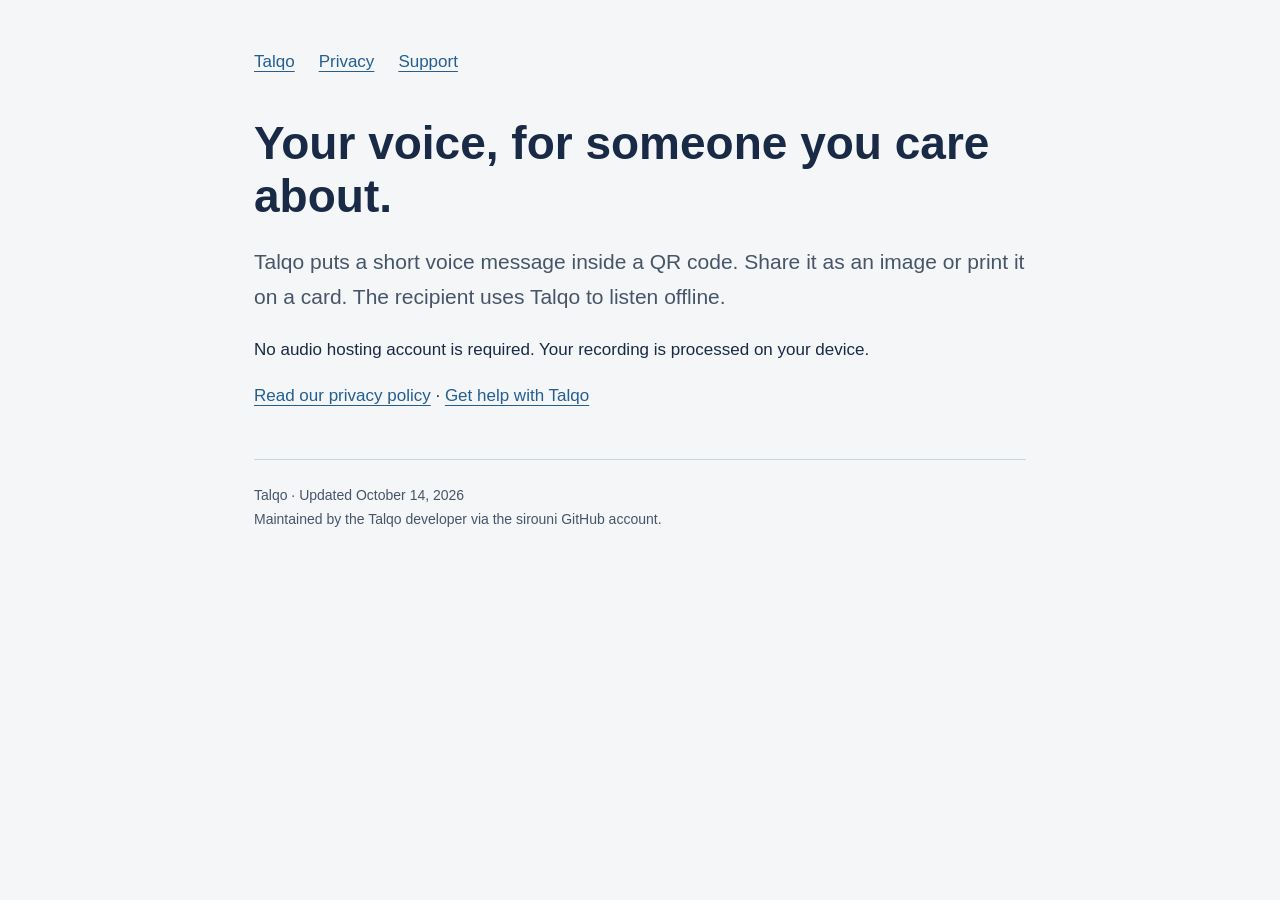
==== index.html @ 0ab5e93f "Publish Talqo privacy and support pages" ====
<!doctype html><html lang="en"><head><meta charset="utf-8"><meta name="viewport" content="width=device-width,initial-scale=1"><meta name="description" content="Talqo voice QR app: privacy information and support."><title>Privacy & Support · Talqo</title><link rel="stylesheet" href="style.css"></head><body><main><nav aria-label="Main navigation"><a href="index.html">Talqo</a><a href="privacy.html">Privacy</a><a href="support.html">Support</a></nav><h1>Your voice, for someone you care about.</h1><p class="intro">Talqo puts a short voice message inside a QR code. Share it as an image or print it on a card. The recipient uses Talqo to listen offline.</p><p>No audio hosting account is required. Your recording is processed on your device.</p><p><a href="privacy.html">Read our privacy policy</a> · <a href="support.html">Get help with Talqo</a></p><footer>Talqo · Updated October 14, 2026<br>Maintained by the Talqo developer via the sirouni GitHub account.</footer></main></body></html>
---- style.css ----
*{box-sizing:border-box}body{margin:0;background:#f4f6f8;color:#182a45;font:17px/1.7 -apple-system,BlinkMacSystemFont,"Segoe UI",sans-serif}main{max-width:820px;margin:auto;padding:48px 24px 72px}nav{display:flex;gap:24px;flex-wrap:wrap;margin-bottom:40px}a{color:#245f91;text-underline-offset:4px}a:focus-visible{outline:3px solid #245f91;outline-offset:5px}h1{font-size:clamp(32px,6vw,46px);line-height:1.15;margin:0 0 20px}h2{font-size:23px;line-height:1.3;margin-top:36px}.intro{font-size:21px;color:#475569}.note{background:#e5ecf2;border-radius:12px;padding:20px}footer{margin-top:48px;border-top:1px solid #cbd5e1;padding-top:24px;font-size:14px;color:#475569}li{margin:8px 0}
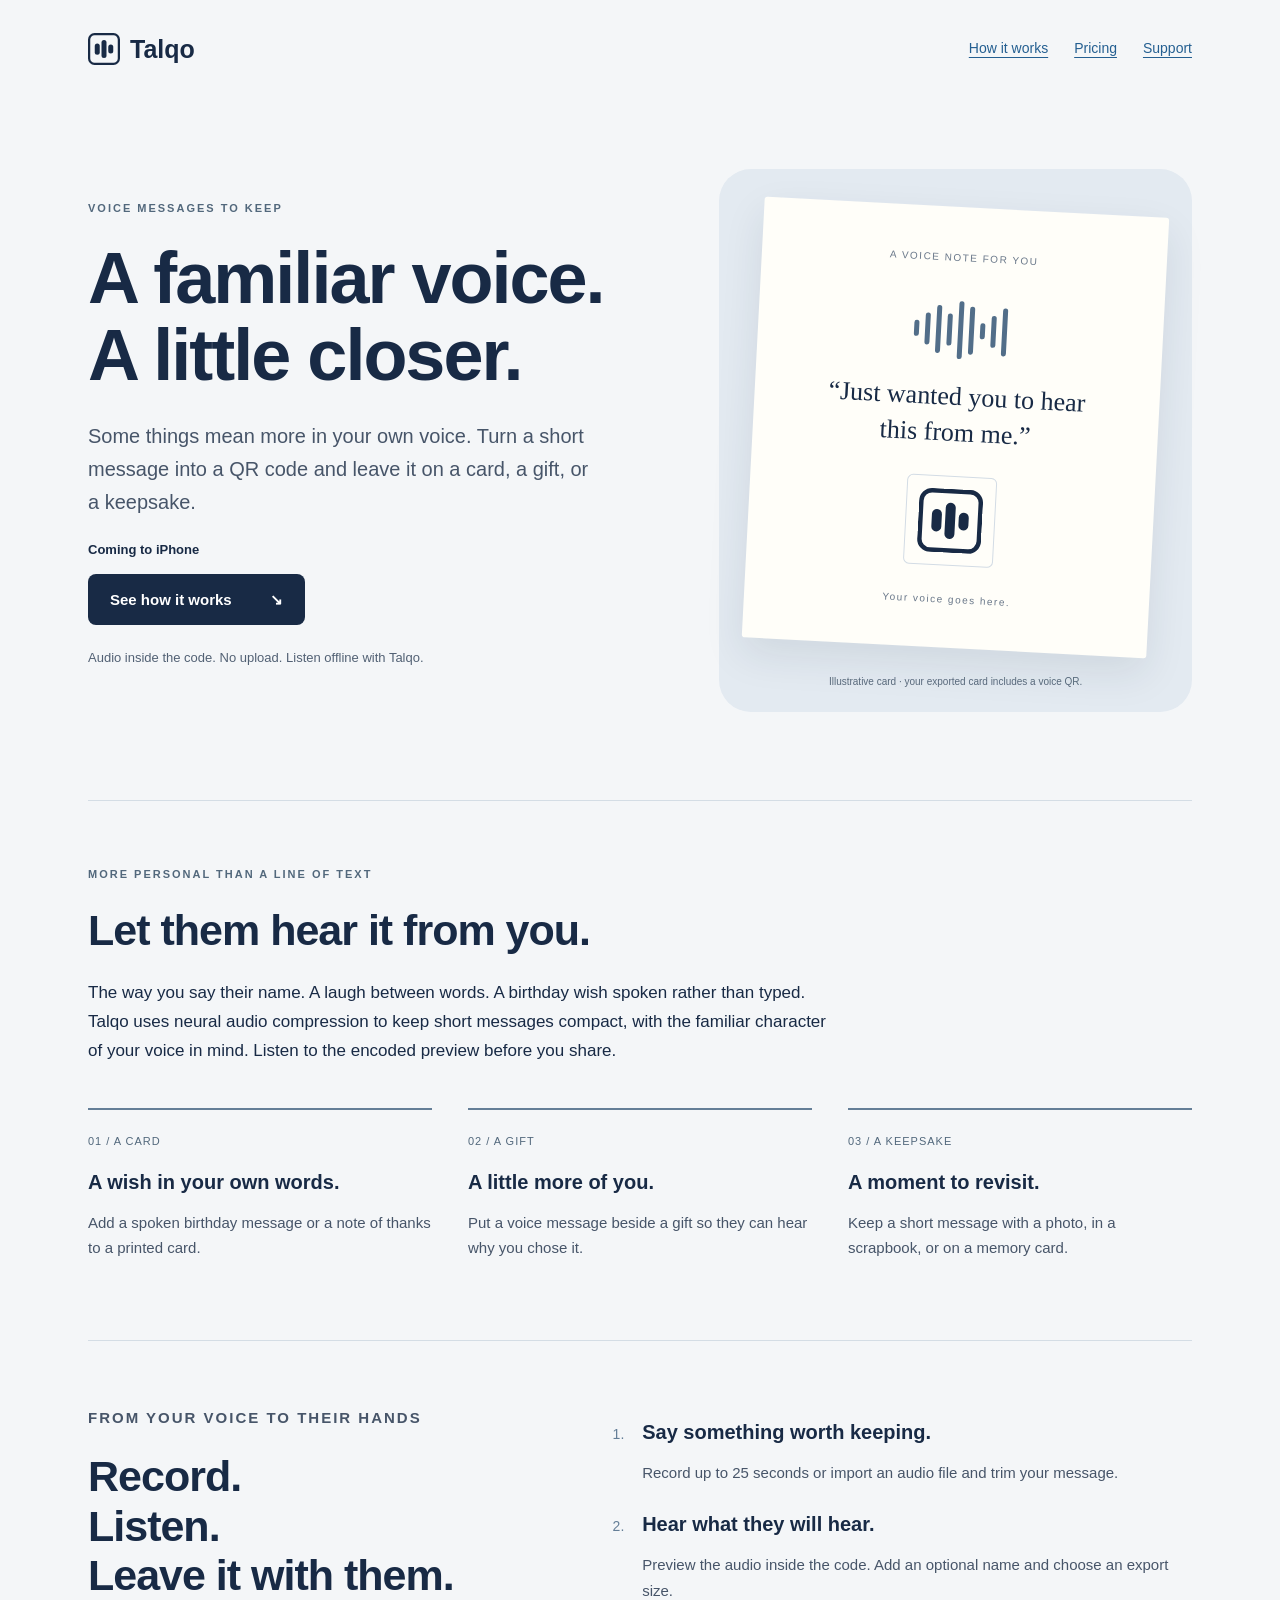
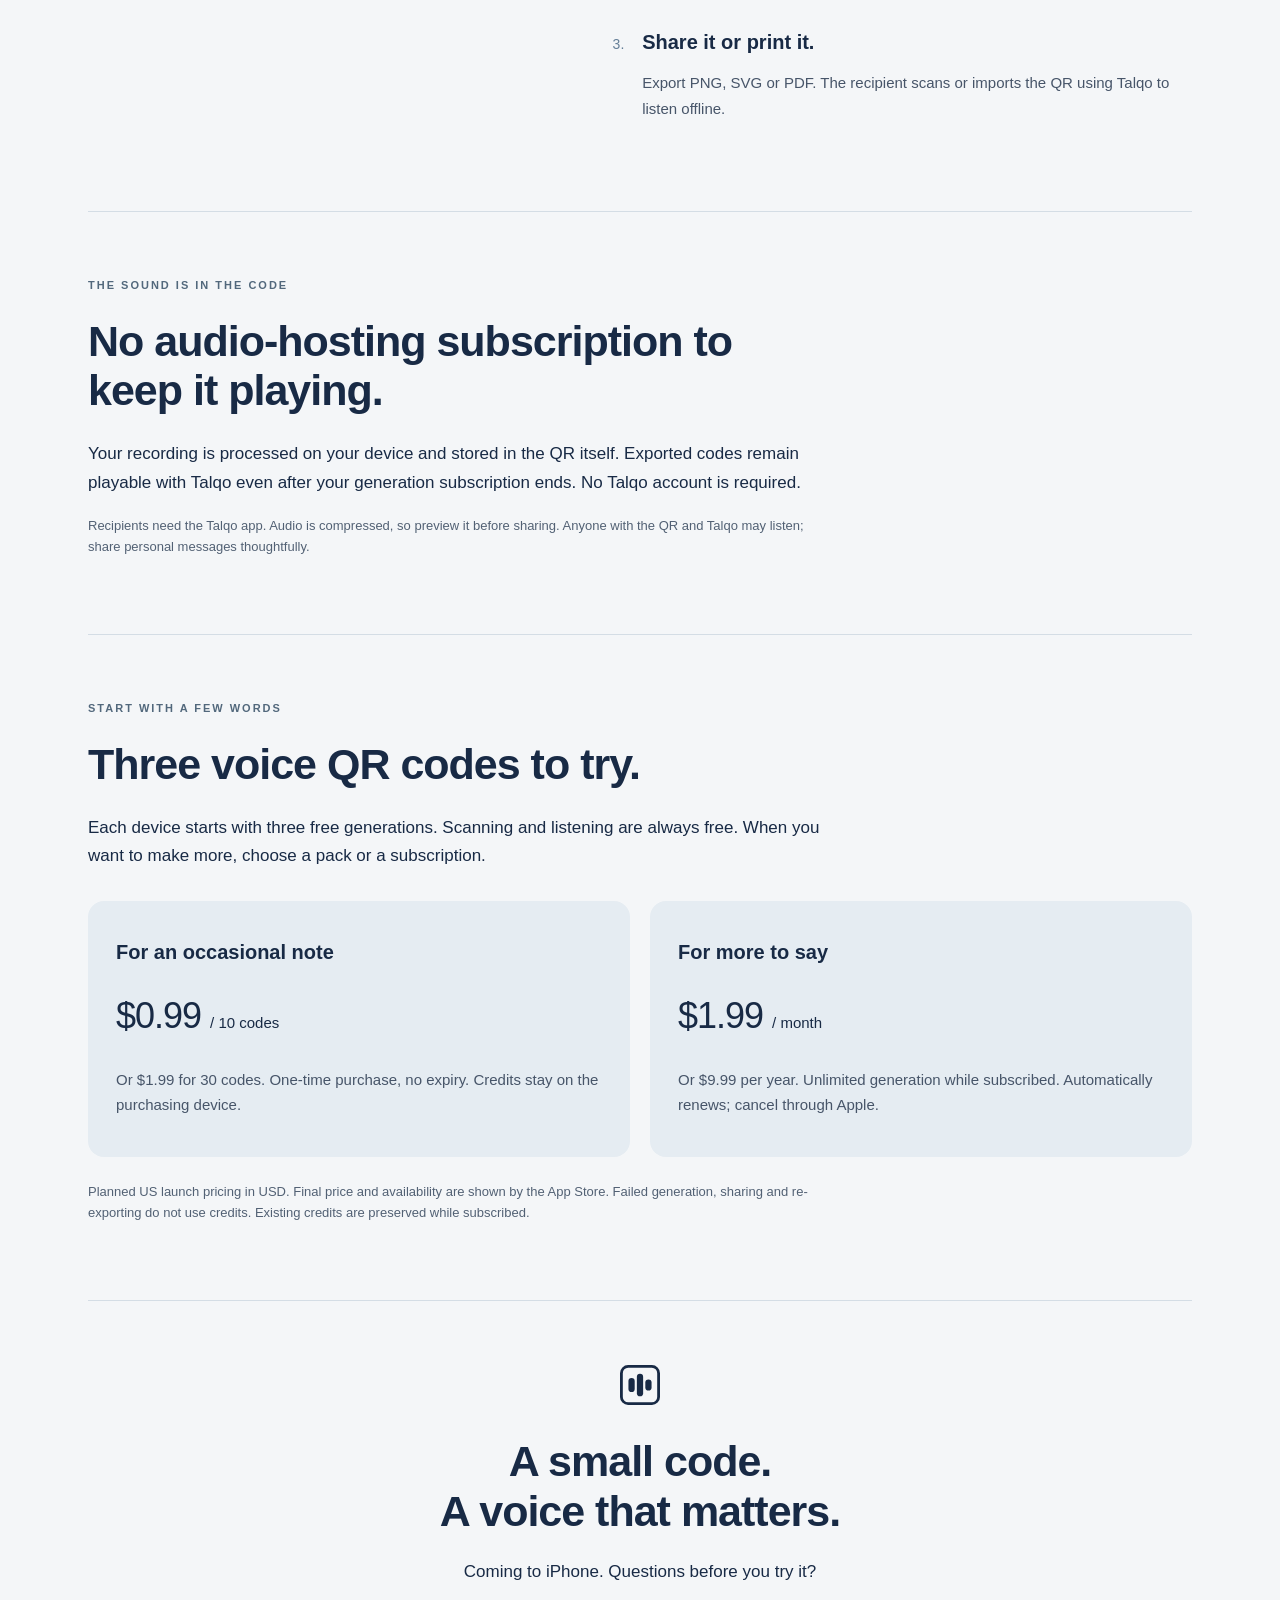
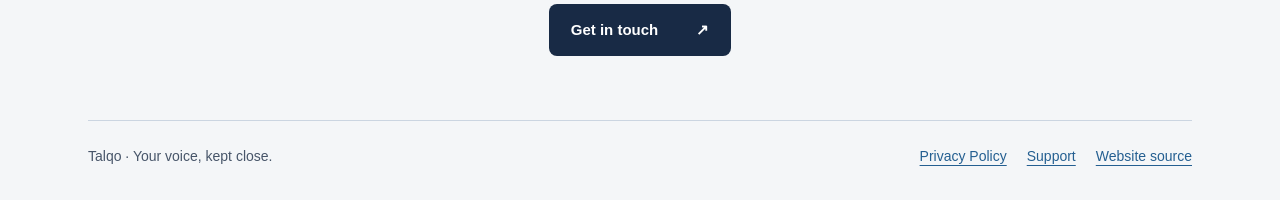
==== commit 9fa25fe1: "Add Talqo voice keepsake marketing page" ====
--- a/index.html
+++ b/index.html
@@ -1 +1,20 @@
-<!doctype html><html lang="en"><head><meta charset="utf-8"><meta name="viewport" content="width=device-width,initial-scale=1"><meta name="description" content="Talqo voice QR app: privacy information and support."><title>Privacy & Support · Talqo</title><link rel="stylesheet" href="style.css"></head><body><main><nav aria-label="Main navigation"><a href="index.html">Talqo</a><a href="privacy.html">Privacy</a><a href="support.html">Support</a></nav><h1>Your voice, for someone you care about.</h1><p class="intro">Talqo puts a short voice message inside a QR code. Share it as an image or print it on a card. The recipient uses Talqo to listen offline.</p><p>No audio hosting account is required. Your recording is processed on your device.</p><p><a href="privacy.html">Read our privacy policy</a> · <a href="support.html">Get help with Talqo</a></p><footer>Talqo · Updated October 14, 2026<br>Maintained by the Talqo developer via the sirouni GitHub account.</footer></main></body></html>+<!doctype html>
+<html lang="en">
+<head>
+<meta charset="utf-8"><meta name="viewport" content="width=device-width, initial-scale=1">
+<title>Talqo — A familiar voice, kept close</title>
+<meta name="description" content="Turn your own voice into a QR code for a card, gift or keepsake. Audio stays inside the code. Listen offline with Talqo on iPhone.">
+<meta property="og:title" content="Talqo — A familiar voice, kept close"><meta property="og:description" content="A voice message for someone you care about. Inside a QR code. Ready to share or print.">
+<link rel="stylesheet" href="style.css"><link rel="stylesheet" href="marketing.css"><link rel="icon" href="assets/talqo-mark.svg" type="image/svg+xml">
+</head>
+<body class="marketing">
+<header class="topbar"><a class="brand" href="index.html"><img src="assets/talqo-mark.svg" alt="" width="32" height="32">Talqo</a><nav aria-label="Main navigation"><a href="#how">How it works</a><a href="#pricing">Pricing</a><a href="support.html">Support</a></nav></header>
+<main>
+<section class="hero" aria-labelledby="hero-title"><div><p class="eyebrow">VOICE MESSAGES TO KEEP</p><h1 id="hero-title">A familiar voice.<br>A little closer.</h1><p class="lead">Some things mean more in your own voice. Turn a short message into a QR code and leave it on a card, a gift, or a keepsake.</p><p class="availability">Coming to iPhone</p><a class="button" href="#how">See how it works <span aria-hidden="true">↘</span></a><p class="fine">Audio inside the code. No upload. Listen offline with Talqo.</p></div><figure class="gift"><div class="paper"><span class="paper-top">A VOICE NOTE FOR YOU</span><div class="wave" aria-hidden="true"><i></i><i></i><i></i><i></i><i></i><i></i><i></i><i></i><i></i></div><p>“Just wanted you to hear<br>this from me.”</p><div class="stamp"><img src="assets/talqo-mark.svg" alt="Talqo voice mark" width="64" height="64"></div><span class="paper-bottom">Your voice goes here.</span></div><figcaption>Illustrative card · your exported card includes a voice QR.</figcaption></figure></section>
+<section class="story"><p class="eyebrow">MORE PERSONAL THAN A LINE OF TEXT</p><h2>Let them hear it from you.</h2><p>The way you say their name. A laugh between words. A birthday wish spoken rather than typed. Talqo uses neural audio compression to keep short messages compact, with the familiar character of your voice in mind. Listen to the encoded preview before you share.</p><div class="occasions"><article><span>01 / A CARD</span><h3>A wish in your own words.</h3><p>Add a spoken birthday message or a note of thanks to a printed card.</p></article><article><span>02 / A GIFT</span><h3>A little more of you.</h3><p>Put a voice message beside a gift so they can hear why you chose it.</p></article><article><span>03 / A KEEPSAKE</span><h3>A moment to revisit.</h3><p>Keep a short message with a photo, in a scrapbook, or on a memory card.</p></article></div></section>
+<section id="how" class="how"><div><p class="eyebrow">FROM YOUR VOICE TO THEIR HANDS</p><h2>Record.<br>Listen.<br>Leave it with them.</h2></div><ol><li><h3>Say something worth keeping.</h3><p>Record up to 25 seconds or import an audio file and trim your message.</p></li><li><h3>Hear what they will hear.</h3><p>Preview the audio inside the code. Add an optional name and choose an export size.</p></li><li><h3>Share it or print it.</h3><p>Export PNG, SVG or PDF. The recipient scans or imports the QR using Talqo to listen offline.</p></li></ol></section>
+<section class="inside"><p class="eyebrow">THE SOUND IS IN THE CODE</p><h2>No audio-hosting subscription to keep it playing.</h2><p>Your recording is processed on your device and stored in the QR itself. Exported codes remain playable with Talqo even after your generation subscription ends. No Talqo account is required.</p><p class="fine">Recipients need the Talqo app. Audio is compressed, so preview it before sharing. Anyone with the QR and Talqo may listen; share personal messages thoughtfully.</p></section>
+<section id="pricing"><p class="eyebrow">START WITH A FEW WORDS</p><h2>Three voice QR codes to try.</h2><p>Each device starts with three free generations. Scanning and listening are always free. When you want to make more, choose a pack or a subscription.</p><div class="prices"><article><h3>For an occasional note</h3><p class="amount">$0.99 <span>/ 10 codes</span></p><p>Or $1.99 for 30 codes. One-time purchase, no expiry. Credits stay on the purchasing device.</p></article><article><h3>For more to say</h3><p class="amount">$1.99 <span>/ month</span></p><p>Or $9.99 per year. Unlimited generation while subscribed. Automatically renews; cancel through Apple.</p></article></div><p class="fine">Planned US launch pricing in USD. Final price and availability are shown by the App Store. Failed generation, sharing and re-exporting do not use credits. Existing credits are preserved while subscribed.</p></section>
+<section class="closing"><img src="assets/talqo-mark.svg" width="40" height="40" alt=""><h2>A small code.<br>A voice that matters.</h2><p>Coming to iPhone. Questions before you try it?</p><a class="button" href="support.html">Get in touch <span aria-hidden="true">↗</span></a></section>
+<footer><span>Talqo · Your voice, kept close.</span><div><a href="privacy.html">Privacy Policy</a><a href="support.html">Support</a><a href="https://github.com/sirouni/talqo-support">Website source</a></div></footer>
+</main></body></html>
--- a/marketing.css
+++ b/marketing.css
@@ -0,0 +1 @@
+html{scroll-behavior:smooth;scroll-padding-top:24px}.marketing{background:#f4f6f8}.marketing main{max-width:1160px;padding:0 28px 32px}.topbar{max-width:1160px;margin:auto;padding:28px;display:flex;align-items:center;justify-content:space-between;gap:24px}.brand{display:flex;align-items:center;gap:10px;font-size:25px;font-weight:700;text-decoration:none;color:#182a45}.topbar nav{margin:0;gap:26px;font-size:14px}.hero{display:grid;grid-template-columns:1.2fr 1fr;gap:64px;align-items:center;padding:70px 0 88px}.eyebrow{font-size:11px;letter-spacing:2px;font-weight:700;color:#52687c;margin:0 0 22px}.hero h1{font-size:clamp(44px,5.7vw,72px);letter-spacing:-2px;line-height:1.07;margin-bottom:26px}.lead{max-width:510px;font-size:20px;line-height:1.65;color:#475569}.availability{font-size:13px;font-weight:600}.button{display:inline-flex;align-items:center;gap:38px;padding:13px 22px;background:#182a45;color:#fff;border-radius:8px;text-decoration:none;font-size:15px;font-weight:600}.fine{font-size:13px;line-height:1.65;color:#526174;max-width:780px}.hero .fine{margin-top:22px}.gift{margin:0;background:#e3eaf1;border-radius:32px;padding:38px 34px 22px}.paper{background:#fffef9;padding:35px 20px;text-align:center;box-shadow:0 16px 40px #182a4518;transform:rotate(3deg);border-radius:3px}.paper-top,.paper-bottom{font-size:10px;letter-spacing:1.5px;color:#697789}.paper p{font-family:Georgia,serif;font-size:26px;line-height:1.4;margin:20px 0 24px}.wave{display:flex;align-items:center;justify-content:center;gap:6px;height:58px;margin-top:30px}.wave i{width:5px;height:16px;border-radius:3px;background:#526e89}.wave i:nth-child(2n){height:32px}.wave i:nth-child(3n){height:48px}.wave i:nth-child(5){height:58px}.stamp{margin:0 auto 18px;width:90px;height:90px;display:grid;place-items:center;border:1px solid #d3dce5;border-radius:6px}.gift figcaption{font-size:10px;text-align:center;color:#5a6b7d;margin-top:26px}.marketing section:not(.hero){padding:64px 0;border-top:1px solid #d4dde5}.marketing h2{font-size:clamp(30px,3.6vw,43px);line-height:1.15;letter-spacing:-1px;margin:0 0 24px;max-width:720px}.marketing h3{font-size:20px;line-height:1.3;margin:14px 0}.story>p:not(.eyebrow),.inside>p:not(.eyebrow),#pricing>p:not(.eyebrow){max-width:740px}.occasions{display:grid;grid-template-columns:repeat(3,1fr);gap:36px;margin-top:42px}.occasions article{border-top:2px solid #647e97;padding-top:16px}.occasions span{font-size:11px;letter-spacing:1px;color:#52687c}.occasions p,.how p,.prices p{font-size:15px;color:#475569}.how{display:grid;grid-template-columns:1fr 1.3fr;gap:64px}.how ol{padding-left:24px;margin:0}.how li{padding-left:14px;margin-bottom:26px}.how li::marker{font-size:14px;color:#647e97}.prices{display:grid;grid-template-columns:1fr 1fr;gap:20px;margin:30px 0 24px}.prices article{background:#e5ecf2;border-radius:16px;padding:24px 28px}.prices .amount{font-size:36px;color:#182a45;letter-spacing:-1px;margin:20px 0}.amount span{font-size:15px;letter-spacing:0}.closing{text-align:center}.closing h2{margin:22px auto}.marketing footer{display:flex;justify-content:space-between;gap:20px;flex-wrap:wrap;margin-top:0}.marketing footer div{display:flex;gap:20px}@media(max-width:720px){.topbar{padding:20px}.topbar nav{gap:15px;font-size:12px}.topbar nav a:first-child{display:none}.marketing main{padding:0 22px 28px}.hero{grid-template-columns:1fr;gap:34px;padding:42px 0 54px}.hero h1{letter-spacing:-1.5px}.gift{max-width:420px;width:100%;margin:auto;padding:30px 30px 20px}.marketing section:not(.hero){padding:44px 0}.occasions,.how,.prices{grid-template-columns:1fr;gap:22px}.how ol{margin-top:4px}.marketing footer{font-size:12px}.marketing footer div{gap:14px}}@media(prefers-reduced-motion:reduce){html{scroll-behavior:auto}}
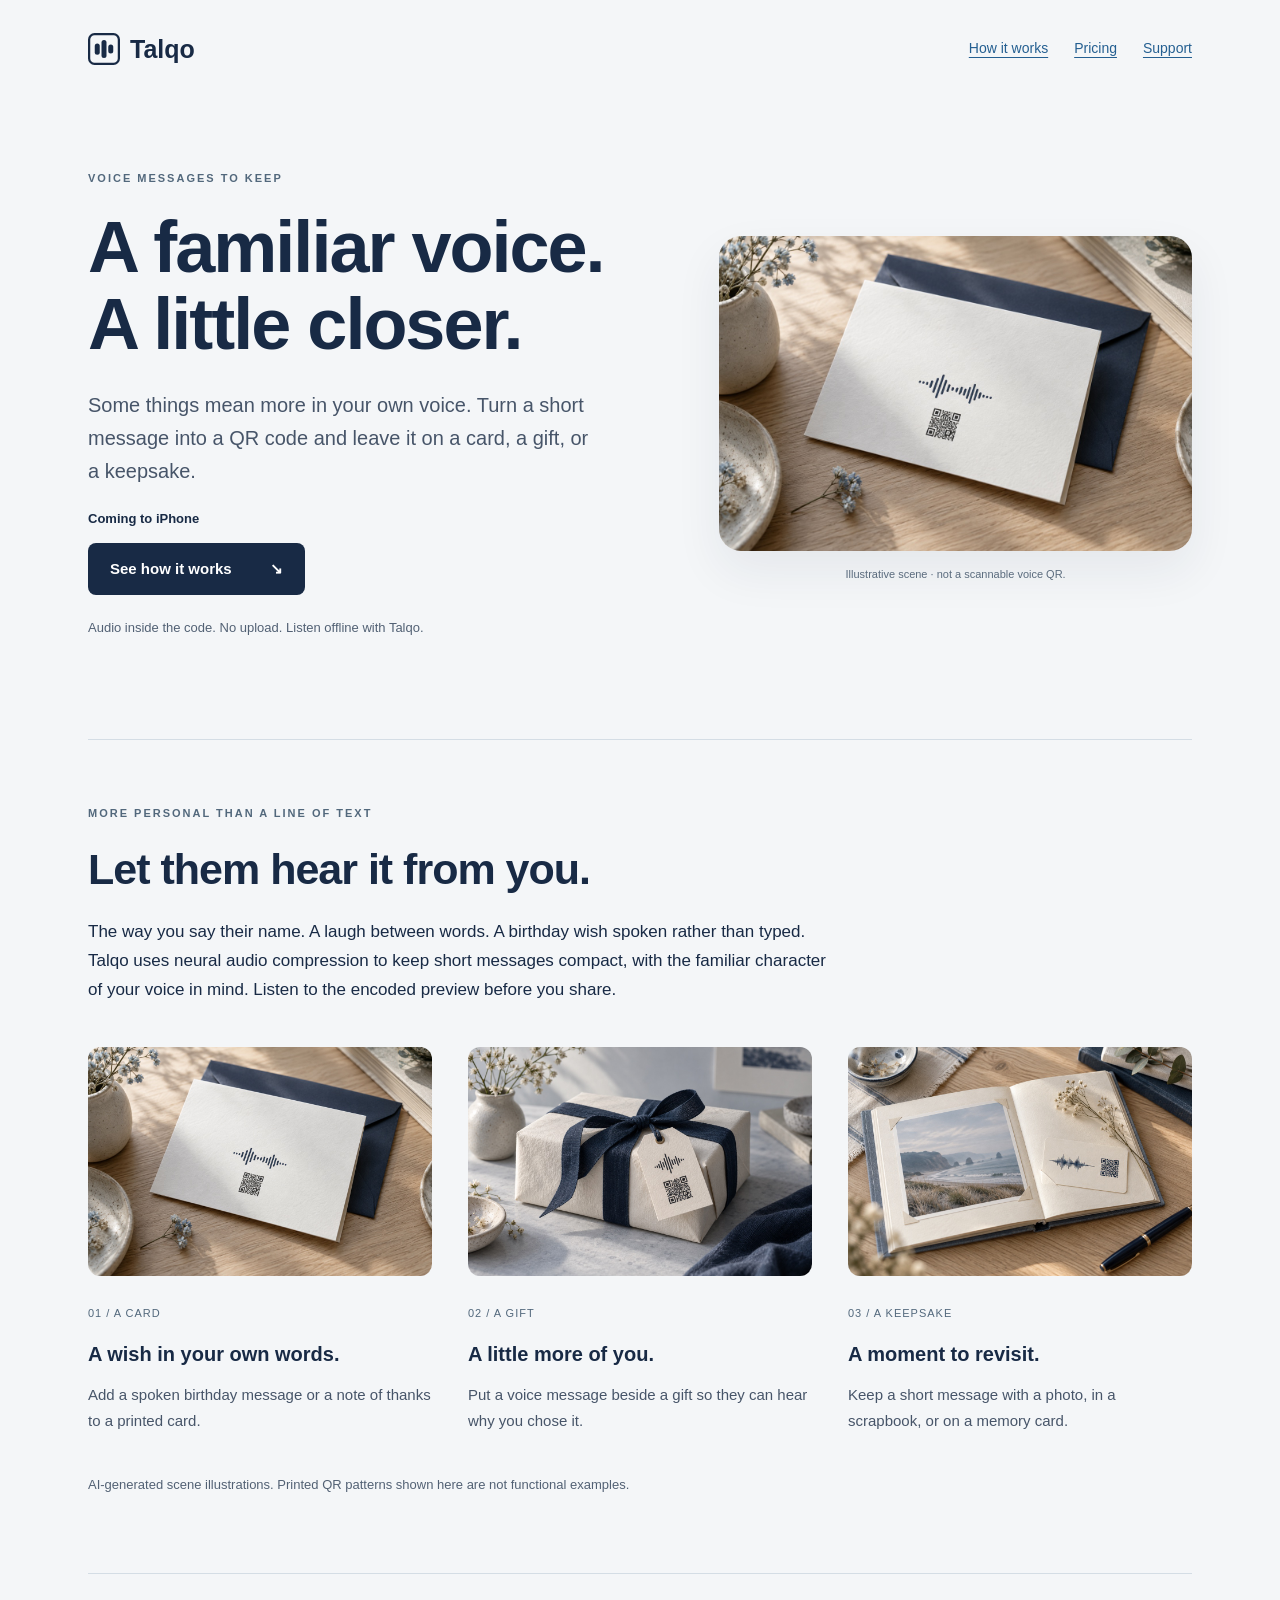
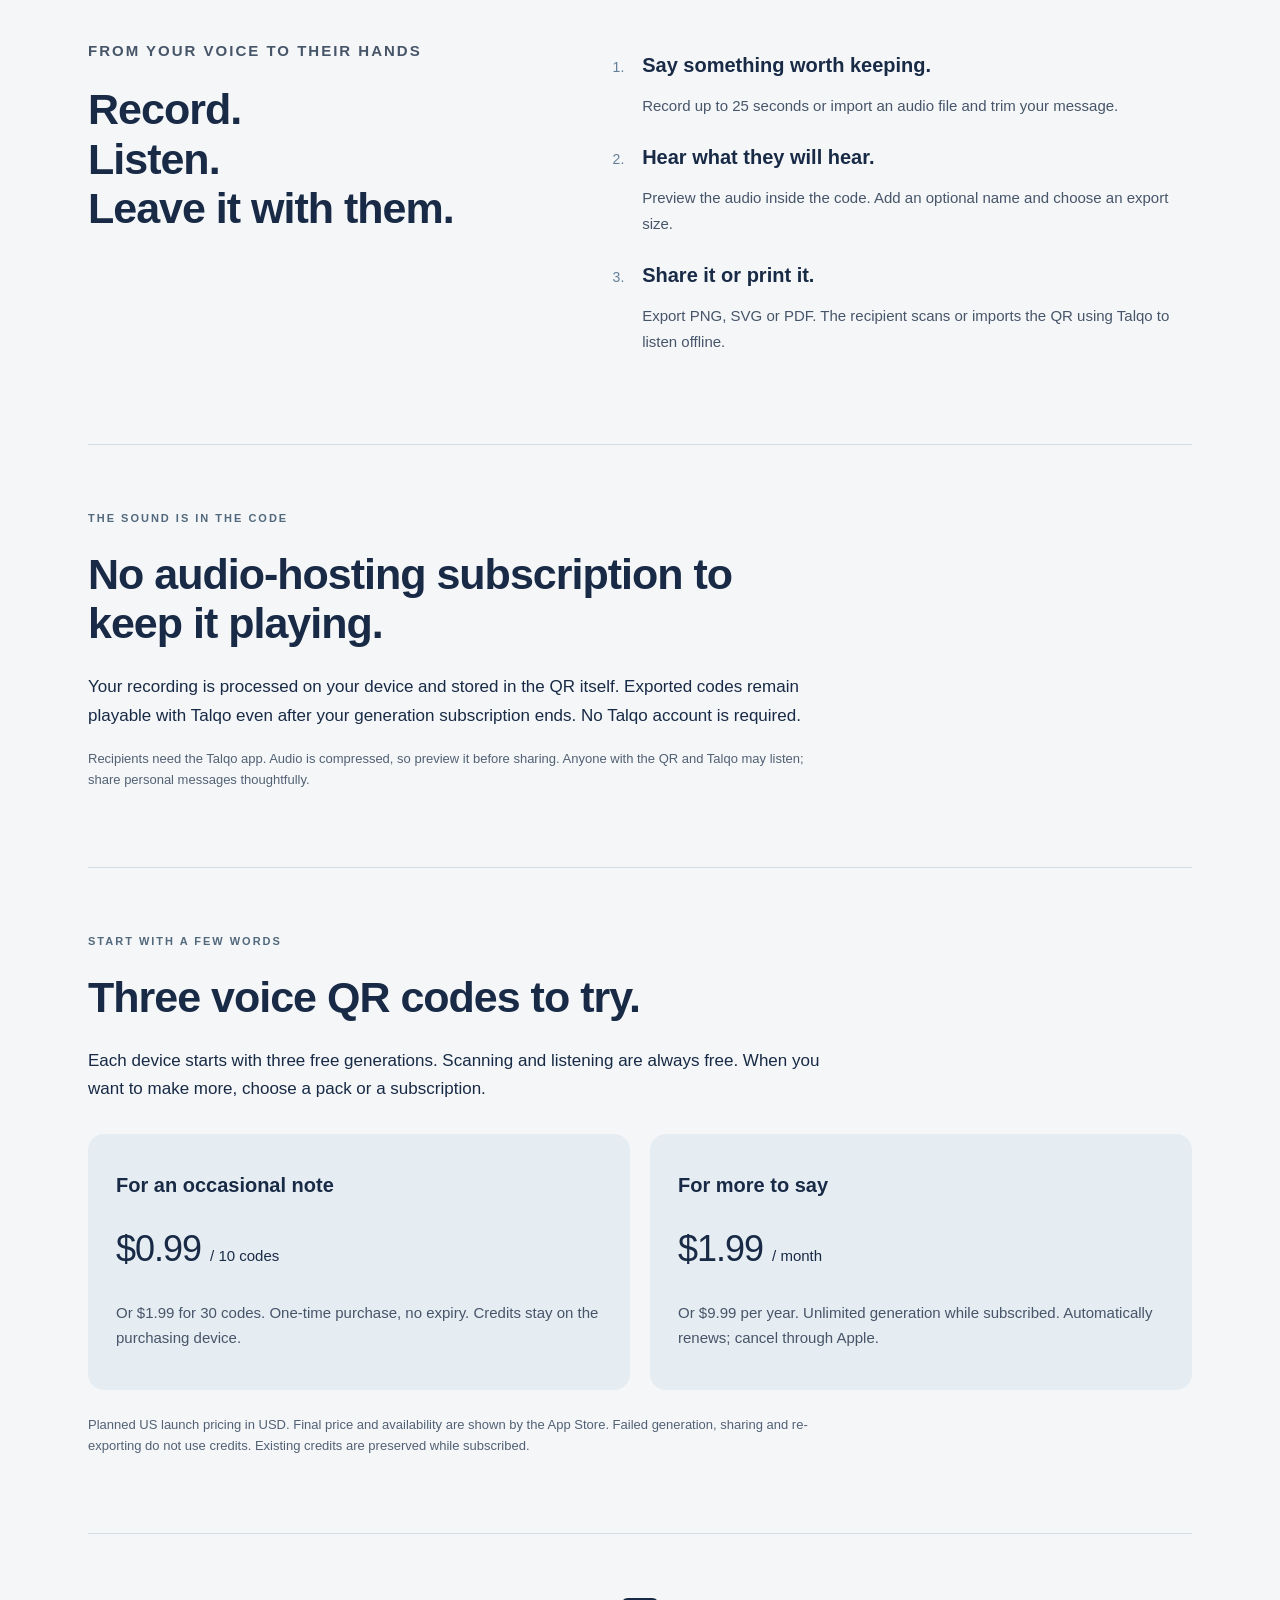
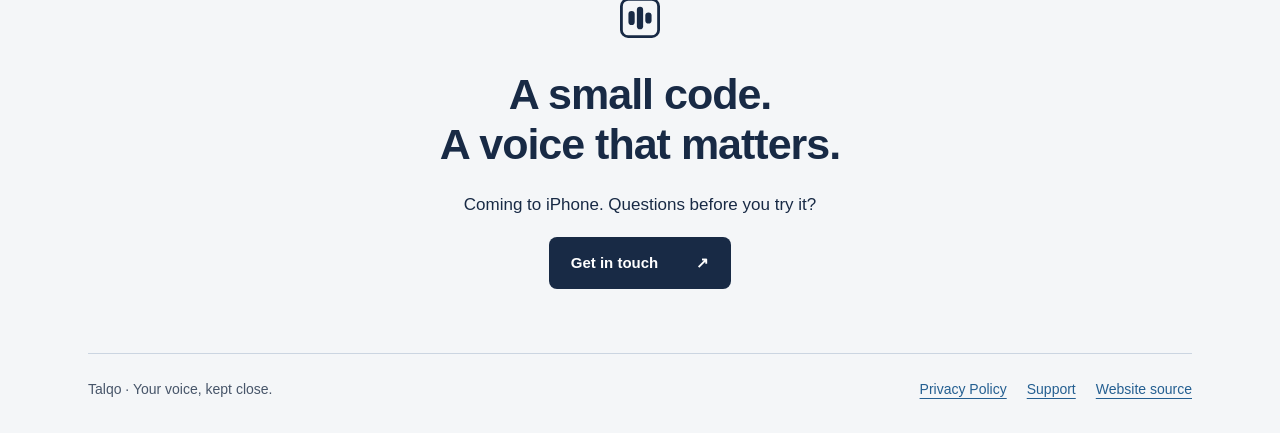
==== commit ba842f46: "Add voice card, gift and keepsake scene photography" ====
--- a/index.html
+++ b/index.html
@@ -4,14 +4,14 @@
 <meta charset="utf-8"><meta name="viewport" content="width=device-width, initial-scale=1">
 <title>Talqo — A familiar voice, kept close</title>
 <meta name="description" content="Turn your own voice into a QR code for a card, gift or keepsake. Audio stays inside the code. Listen offline with Talqo on iPhone.">
-<meta property="og:title" content="Talqo — A familiar voice, kept close"><meta property="og:description" content="A voice message for someone you care about. Inside a QR code. Ready to share or print.">
+<meta property="og:image" content="https://sirouni.github.io/talqo-support/assets/voice-card.jpg"><meta property="og:title" content="Talqo — A familiar voice, kept close"><meta property="og:description" content="A voice message for someone you care about. Inside a QR code. Ready to share or print.">
 <link rel="stylesheet" href="style.css"><link rel="stylesheet" href="marketing.css"><link rel="icon" href="assets/talqo-mark.svg" type="image/svg+xml">
 </head>
 <body class="marketing">
 <header class="topbar"><a class="brand" href="index.html"><img src="assets/talqo-mark.svg" alt="" width="32" height="32">Talqo</a><nav aria-label="Main navigation"><a href="#how">How it works</a><a href="#pricing">Pricing</a><a href="support.html">Support</a></nav></header>
 <main>
-<section class="hero" aria-labelledby="hero-title"><div><p class="eyebrow">VOICE MESSAGES TO KEEP</p><h1 id="hero-title">A familiar voice.<br>A little closer.</h1><p class="lead">Some things mean more in your own voice. Turn a short message into a QR code and leave it on a card, a gift, or a keepsake.</p><p class="availability">Coming to iPhone</p><a class="button" href="#how">See how it works <span aria-hidden="true">↘</span></a><p class="fine">Audio inside the code. No upload. Listen offline with Talqo.</p></div><figure class="gift"><div class="paper"><span class="paper-top">A VOICE NOTE FOR YOU</span><div class="wave" aria-hidden="true"><i></i><i></i><i></i><i></i><i></i><i></i><i></i><i></i><i></i></div><p>“Just wanted you to hear<br>this from me.”</p><div class="stamp"><img src="assets/talqo-mark.svg" alt="Talqo voice mark" width="64" height="64"></div><span class="paper-bottom">Your voice goes here.</span></div><figcaption>Illustrative card · your exported card includes a voice QR.</figcaption></figure></section>
-<section class="story"><p class="eyebrow">MORE PERSONAL THAN A LINE OF TEXT</p><h2>Let them hear it from you.</h2><p>The way you say their name. A laugh between words. A birthday wish spoken rather than typed. Talqo uses neural audio compression to keep short messages compact, with the familiar character of your voice in mind. Listen to the encoded preview before you share.</p><div class="occasions"><article><span>01 / A CARD</span><h3>A wish in your own words.</h3><p>Add a spoken birthday message or a note of thanks to a printed card.</p></article><article><span>02 / A GIFT</span><h3>A little more of you.</h3><p>Put a voice message beside a gift so they can hear why you chose it.</p></article><article><span>03 / A KEEPSAKE</span><h3>A moment to revisit.</h3><p>Keep a short message with a photo, in a scrapbook, or on a memory card.</p></article></div></section>
+<section class="hero" aria-labelledby="hero-title"><div><p class="eyebrow">VOICE MESSAGES TO KEEP</p><h1 id="hero-title">A familiar voice.<br>A little closer.</h1><p class="lead">Some things mean more in your own voice. Turn a short message into a QR code and leave it on a card, a gift, or a keepsake.</p><p class="availability">Coming to iPhone</p><a class="button" href="#how">See how it works <span aria-hidden="true">↘</span></a><p class="fine">Audio inside the code. No upload. Listen offline with Talqo.</p></div><figure class="gift photo-hero"><img src="assets/voice-card.jpg" width="1200" height="800" fetchpriority="high" alt="An ivory voice-message greeting card beside a navy envelope on a wooden desk"><figcaption>Illustrative scene · not a scannable voice QR.</figcaption></figure></section>
+<section class="story"><p class="eyebrow">MORE PERSONAL THAN A LINE OF TEXT</p><h2>Let them hear it from you.</h2><p>The way you say their name. A laugh between words. A birthday wish spoken rather than typed. Talqo uses neural audio compression to keep short messages compact, with the familiar character of your voice in mind. Listen to the encoded preview before you share.</p><div class="occasions"><article><img class="scene-photo" src="assets/voice-card.jpg" alt="A printed voice-message card with a navy envelope" width="1200" height="800" loading="lazy" decoding="async"><span>01 / A CARD</span><h3>A wish in your own words.</h3><p>Add a spoken birthday message or a note of thanks to a printed card.</p></article><article><img class="scene-photo" src="assets/voice-gift.jpg" alt="A wrapped gift with a voice-message tag and navy ribbon" width="1200" height="800" loading="lazy" decoding="async"><span>02 / A GIFT</span><h3>A little more of you.</h3><p>Put a voice message beside a gift so they can hear why you chose it.</p></article><article><img class="scene-photo" src="assets/voice-memory.jpg" alt="A voice-message card tucked beside a seaside photograph in a scrapbook" width="1200" height="800" loading="lazy" decoding="async"><span>03 / A KEEPSAKE</span><h3>A moment to revisit.</h3><p>Keep a short message with a photo, in a scrapbook, or on a memory card.</p></article></div><p class="fine image-note">AI-generated scene illustrations. Printed QR patterns shown here are not functional examples.</p></section>
 <section id="how" class="how"><div><p class="eyebrow">FROM YOUR VOICE TO THEIR HANDS</p><h2>Record.<br>Listen.<br>Leave it with them.</h2></div><ol><li><h3>Say something worth keeping.</h3><p>Record up to 25 seconds or import an audio file and trim your message.</p></li><li><h3>Hear what they will hear.</h3><p>Preview the audio inside the code. Add an optional name and choose an export size.</p></li><li><h3>Share it or print it.</h3><p>Export PNG, SVG or PDF. The recipient scans or imports the QR using Talqo to listen offline.</p></li></ol></section>
 <section class="inside"><p class="eyebrow">THE SOUND IS IN THE CODE</p><h2>No audio-hosting subscription to keep it playing.</h2><p>Your recording is processed on your device and stored in the QR itself. Exported codes remain playable with Talqo even after your generation subscription ends. No Talqo account is required.</p><p class="fine">Recipients need the Talqo app. Audio is compressed, so preview it before sharing. Anyone with the QR and Talqo may listen; share personal messages thoughtfully.</p></section>
 <section id="pricing"><p class="eyebrow">START WITH A FEW WORDS</p><h2>Three voice QR codes to try.</h2><p>Each device starts with three free generations. Scanning and listening are always free. When you want to make more, choose a pack or a subscription.</p><div class="prices"><article><h3>For an occasional note</h3><p class="amount">$0.99 <span>/ 10 codes</span></p><p>Or $1.99 for 30 codes. One-time purchase, no expiry. Credits stay on the purchasing device.</p></article><article><h3>For more to say</h3><p class="amount">$1.99 <span>/ month</span></p><p>Or $9.99 per year. Unlimited generation while subscribed. Automatically renews; cancel through Apple.</p></article></div><p class="fine">Planned US launch pricing in USD. Final price and availability are shown by the App Store. Failed generation, sharing and re-exporting do not use credits. Existing credits are preserved while subscribed.</p></section>
--- a/marketing.css
+++ b/marketing.css
@@ -1 +1,3 @@
 html{scroll-behavior:smooth;scroll-padding-top:24px}.marketing{background:#f4f6f8}.marketing main{max-width:1160px;padding:0 28px 32px}.topbar{max-width:1160px;margin:auto;padding:28px;display:flex;align-items:center;justify-content:space-between;gap:24px}.brand{display:flex;align-items:center;gap:10px;font-size:25px;font-weight:700;text-decoration:none;color:#182a45}.topbar nav{margin:0;gap:26px;font-size:14px}.hero{display:grid;grid-template-columns:1.2fr 1fr;gap:64px;align-items:center;padding:70px 0 88px}.eyebrow{font-size:11px;letter-spacing:2px;font-weight:700;color:#52687c;margin:0 0 22px}.hero h1{font-size:clamp(44px,5.7vw,72px);letter-spacing:-2px;line-height:1.07;margin-bottom:26px}.lead{max-width:510px;font-size:20px;line-height:1.65;color:#475569}.availability{font-size:13px;font-weight:600}.button{display:inline-flex;align-items:center;gap:38px;padding:13px 22px;background:#182a45;color:#fff;border-radius:8px;text-decoration:none;font-size:15px;font-weight:600}.fine{font-size:13px;line-height:1.65;color:#526174;max-width:780px}.hero .fine{margin-top:22px}.gift{margin:0;background:#e3eaf1;border-radius:32px;padding:38px 34px 22px}.paper{background:#fffef9;padding:35px 20px;text-align:center;box-shadow:0 16px 40px #182a4518;transform:rotate(3deg);border-radius:3px}.paper-top,.paper-bottom{font-size:10px;letter-spacing:1.5px;color:#697789}.paper p{font-family:Georgia,serif;font-size:26px;line-height:1.4;margin:20px 0 24px}.wave{display:flex;align-items:center;justify-content:center;gap:6px;height:58px;margin-top:30px}.wave i{width:5px;height:16px;border-radius:3px;background:#526e89}.wave i:nth-child(2n){height:32px}.wave i:nth-child(3n){height:48px}.wave i:nth-child(5){height:58px}.stamp{margin:0 auto 18px;width:90px;height:90px;display:grid;place-items:center;border:1px solid #d3dce5;border-radius:6px}.gift figcaption{font-size:10px;text-align:center;color:#5a6b7d;margin-top:26px}.marketing section:not(.hero){padding:64px 0;border-top:1px solid #d4dde5}.marketing h2{font-size:clamp(30px,3.6vw,43px);line-height:1.15;letter-spacing:-1px;margin:0 0 24px;max-width:720px}.marketing h3{font-size:20px;line-height:1.3;margin:14px 0}.story>p:not(.eyebrow),.inside>p:not(.eyebrow),#pricing>p:not(.eyebrow){max-width:740px}.occasions{display:grid;grid-template-columns:repeat(3,1fr);gap:36px;margin-top:42px}.occasions article{border-top:2px solid #647e97;padding-top:16px}.occasions span{font-size:11px;letter-spacing:1px;color:#52687c}.occasions p,.how p,.prices p{font-size:15px;color:#475569}.how{display:grid;grid-template-columns:1fr 1.3fr;gap:64px}.how ol{padding-left:24px;margin:0}.how li{padding-left:14px;margin-bottom:26px}.how li::marker{font-size:14px;color:#647e97}.prices{display:grid;grid-template-columns:1fr 1fr;gap:20px;margin:30px 0 24px}.prices article{background:#e5ecf2;border-radius:16px;padding:24px 28px}.prices .amount{font-size:36px;color:#182a45;letter-spacing:-1px;margin:20px 0}.amount span{font-size:15px;letter-spacing:0}.closing{text-align:center}.closing h2{margin:22px auto}.marketing footer{display:flex;justify-content:space-between;gap:20px;flex-wrap:wrap;margin-top:0}.marketing footer div{display:flex;gap:20px}@media(max-width:720px){.topbar{padding:20px}.topbar nav{gap:15px;font-size:12px}.topbar nav a:first-child{display:none}.marketing main{padding:0 22px 28px}.hero{grid-template-columns:1fr;gap:34px;padding:42px 0 54px}.hero h1{letter-spacing:-1.5px}.gift{max-width:420px;width:100%;margin:auto;padding:30px 30px 20px}.marketing section:not(.hero){padding:44px 0}.occasions,.how,.prices{grid-template-columns:1fr;gap:22px}.how ol{margin-top:4px}.marketing footer{font-size:12px}.marketing footer div{gap:14px}}@media(prefers-reduced-motion:reduce){html{scroll-behavior:auto}}
+
+.photo-hero{padding:0;background:transparent;border-radius:0}.photo-hero>img{display:block;width:100%;height:auto;aspect-ratio:3/2;object-fit:cover;border-radius:22px;box-shadow:0 20px 48px #182a4512}.photo-hero figcaption{margin:14px 0 0;font-size:11px}.scene-photo{display:block;width:100%;height:auto;aspect-ratio:3/2;object-fit:cover;border-radius:12px;margin:0 0 22px}.image-note{margin-top:26px}.occasions article{border-top:0;padding-top:0}@media(max-width:720px){.gift.photo-hero{padding:0;max-width:none}.scene-photo{margin-bottom:16px}}
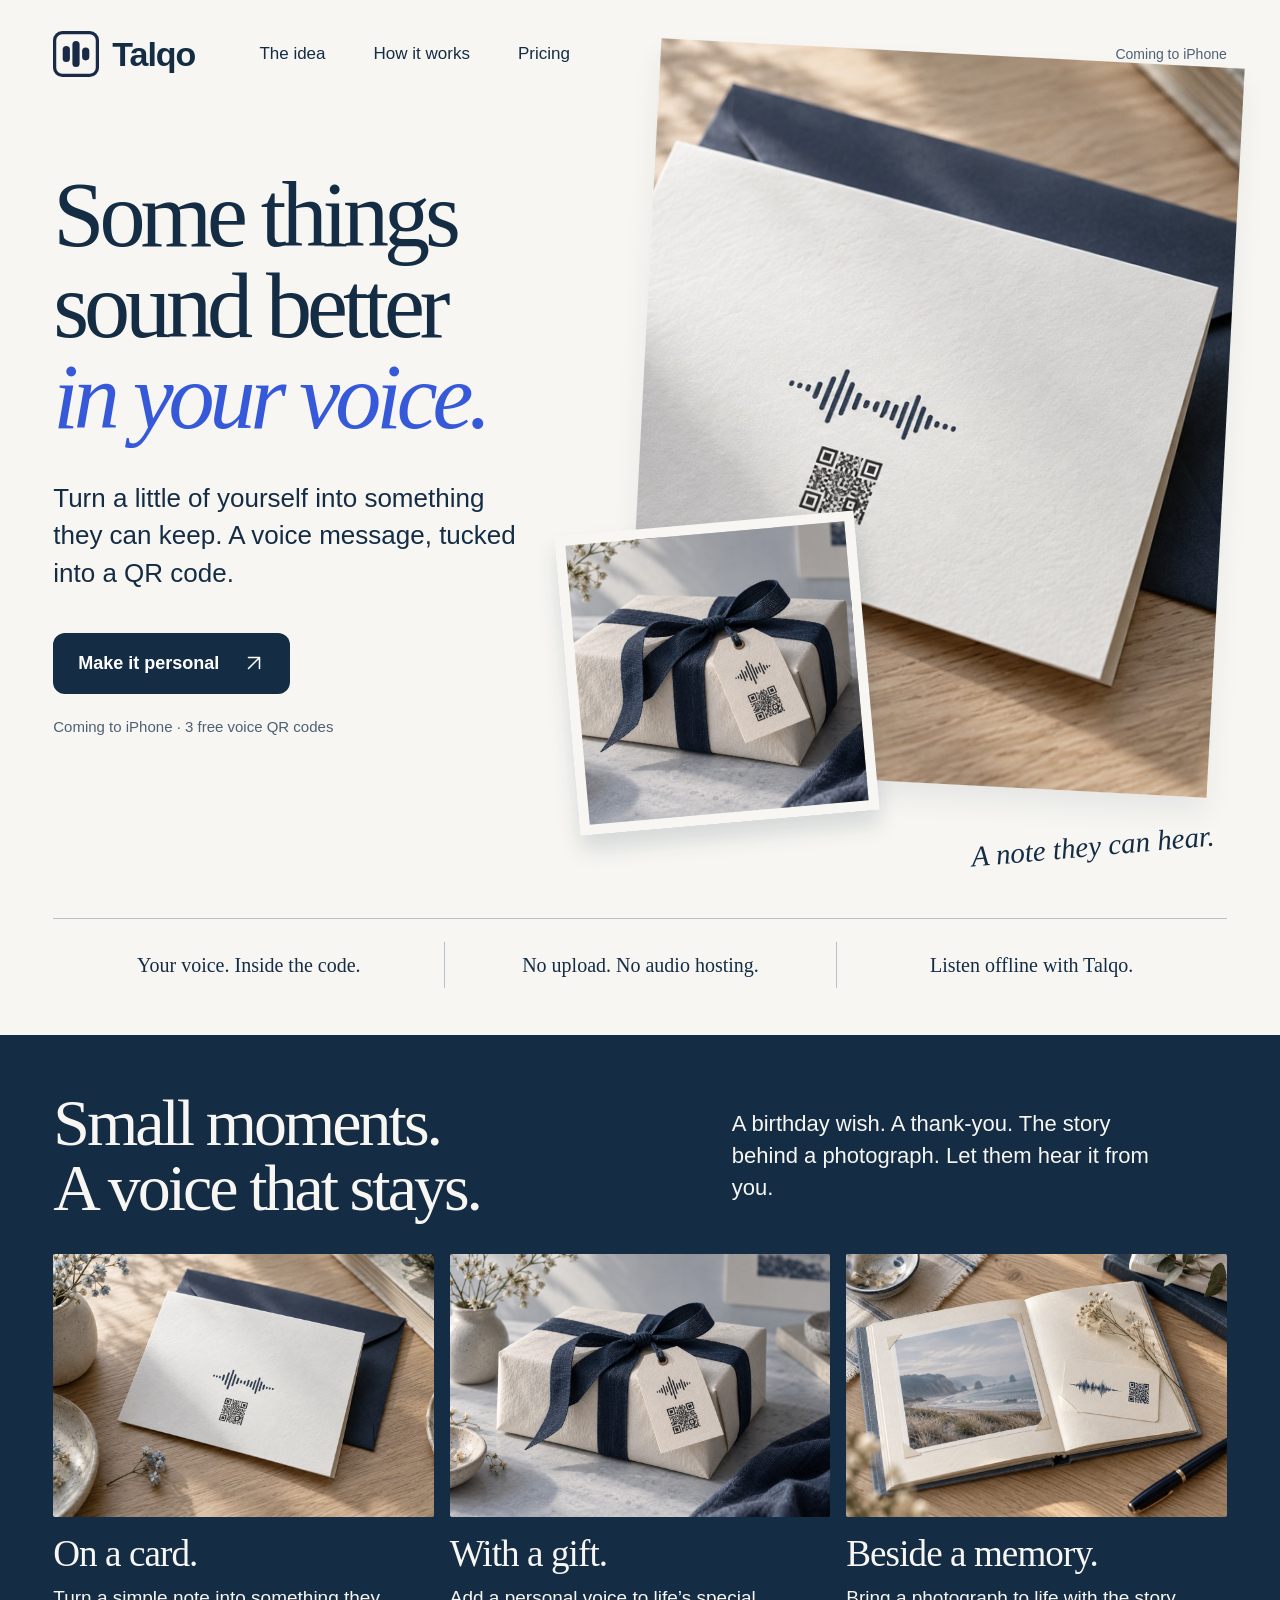
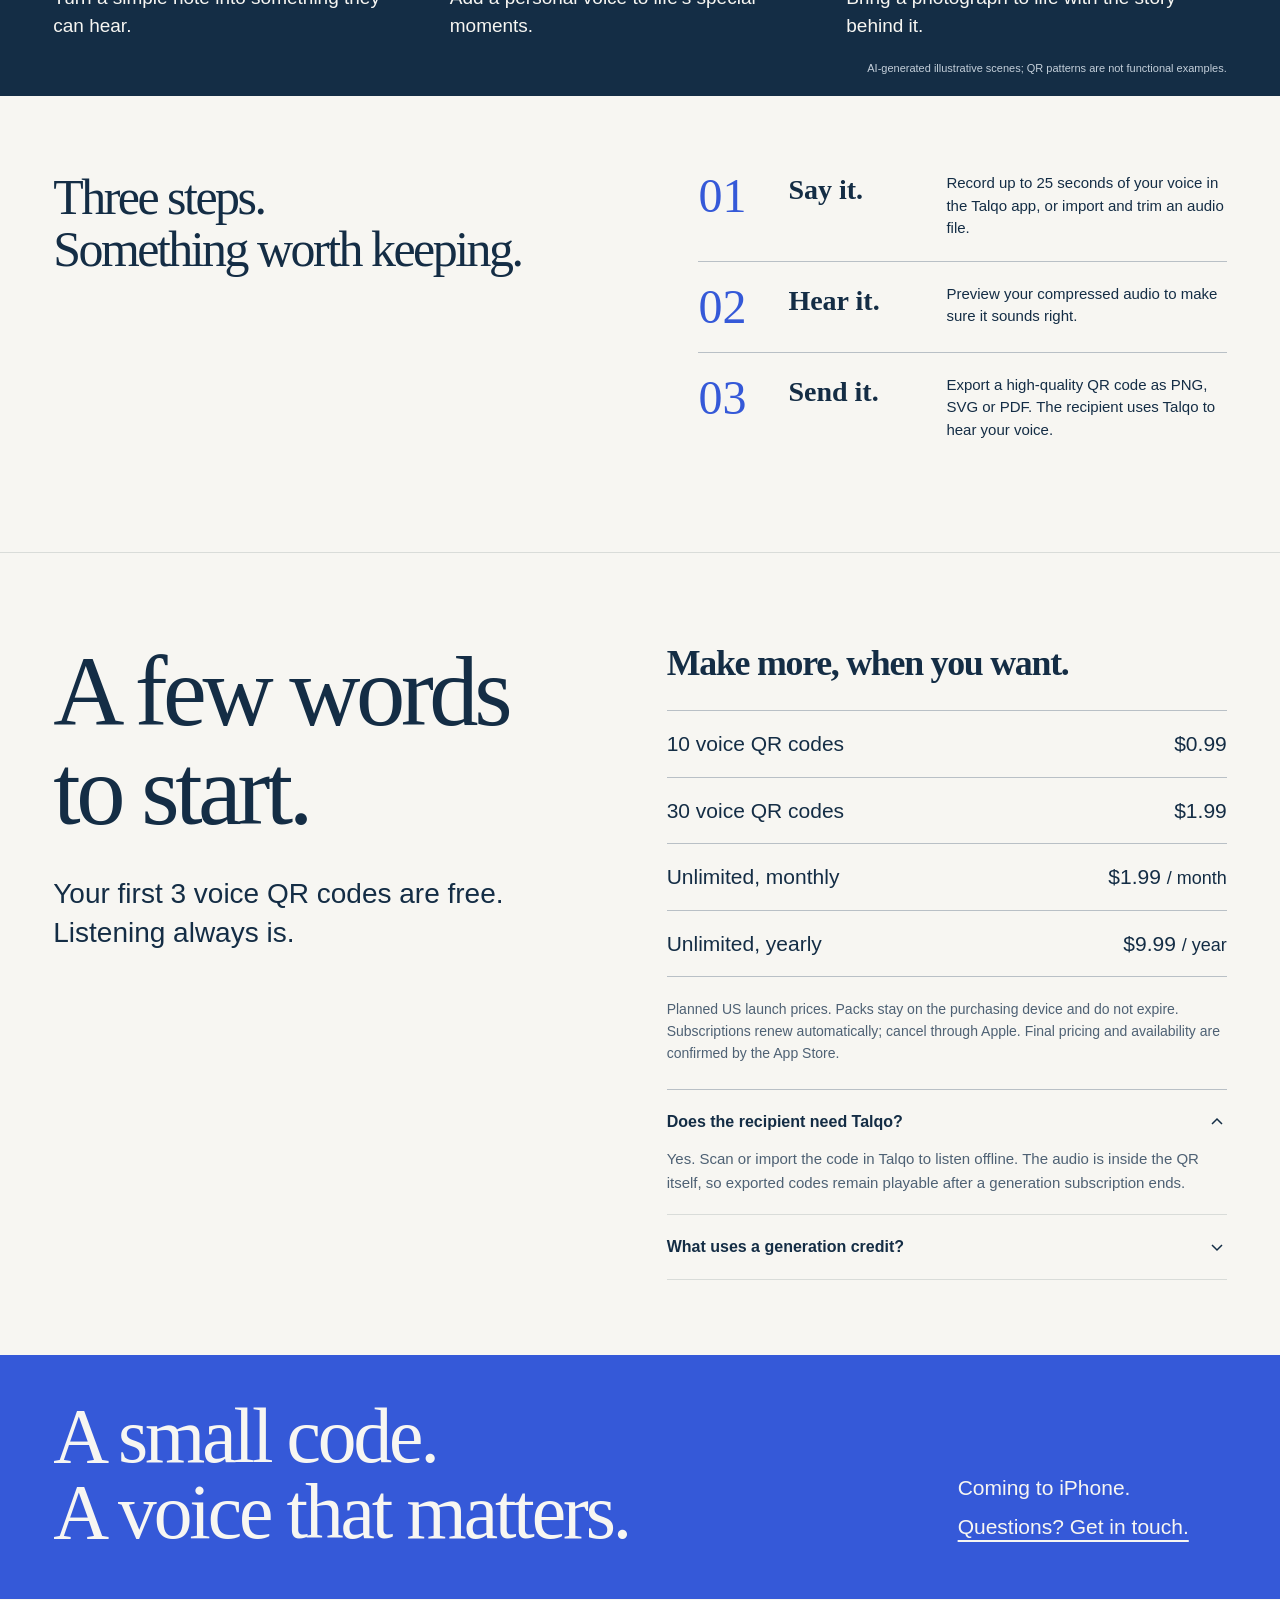
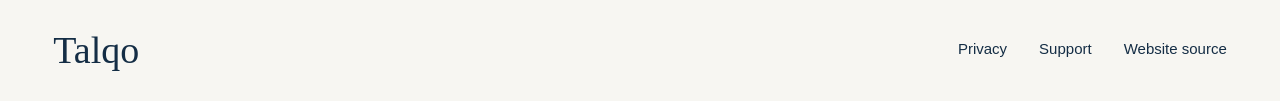
==== commit 070b8ec7: "Redesign Talqo marketing with editorial typography and layered photography" ====
--- a/index.html
+++ b/index.html
@@ -2,19 +2,21 @@
 <html lang="en">
 <head>
 <meta charset="utf-8"><meta name="viewport" content="width=device-width, initial-scale=1">
-<title>Talqo — A familiar voice, kept close</title>
-<meta name="description" content="Turn your own voice into a QR code for a card, gift or keepsake. Audio stays inside the code. Listen offline with Talqo on iPhone.">
-<meta property="og:image" content="https://sirouni.github.io/talqo-support/assets/voice-card.jpg"><meta property="og:title" content="Talqo — A familiar voice, kept close"><meta property="og:description" content="A voice message for someone you care about. Inside a QR code. Ready to share or print.">
-<link rel="stylesheet" href="style.css"><link rel="stylesheet" href="marketing.css"><link rel="icon" href="assets/talqo-mark.svg" type="image/svg+xml">
+<title>Talqo — Some things sound better in your voice</title>
+<meta name="description" content="Turn a little of yourself into something they can keep. Put your voice inside a QR code for a card, gift or keepsake. Listen offline with Talqo on iPhone.">
+<meta property="og:title" content="Talqo — Some things sound better in your voice"><meta property="og:description" content="A voice message, tucked into a QR code. For someone you care about."><meta property="og:image" content="https://sirouni.github.io/talqo-support/assets/voice-card.jpg"><meta property="og:url" content="https://sirouni.github.io/talqo-support/">
+<meta name="theme-color" content="#f7f6f2"><link rel="icon" href="assets/talqo-mark.svg" type="image/svg+xml">
+<link rel="stylesheet" href="marketing.css?v=20261015-editorial1"><script defer src="marketing.js?v=20261015-editorial1"></script>
 </head>
-<body class="marketing">
-<header class="topbar"><a class="brand" href="index.html"><img src="assets/talqo-mark.svg" alt="" width="32" height="32">Talqo</a><nav aria-label="Main navigation"><a href="#how">How it works</a><a href="#pricing">Pricing</a><a href="support.html">Support</a></nav></header>
-<main>
-<section class="hero" aria-labelledby="hero-title"><div><p class="eyebrow">VOICE MESSAGES TO KEEP</p><h1 id="hero-title">A familiar voice.<br>A little closer.</h1><p class="lead">Some things mean more in your own voice. Turn a short message into a QR code and leave it on a card, a gift, or a keepsake.</p><p class="availability">Coming to iPhone</p><a class="button" href="#how">See how it works <span aria-hidden="true">↘</span></a><p class="fine">Audio inside the code. No upload. Listen offline with Talqo.</p></div><figure class="gift photo-hero"><img src="assets/voice-card.jpg" width="1200" height="800" fetchpriority="high" alt="An ivory voice-message greeting card beside a navy envelope on a wooden desk"><figcaption>Illustrative scene · not a scannable voice QR.</figcaption></figure></section>
-<section class="story"><p class="eyebrow">MORE PERSONAL THAN A LINE OF TEXT</p><h2>Let them hear it from you.</h2><p>The way you say their name. A laugh between words. A birthday wish spoken rather than typed. Talqo uses neural audio compression to keep short messages compact, with the familiar character of your voice in mind. Listen to the encoded preview before you share.</p><div class="occasions"><article><img class="scene-photo" src="assets/voice-card.jpg" alt="A printed voice-message card with a navy envelope" width="1200" height="800" loading="lazy" decoding="async"><span>01 / A CARD</span><h3>A wish in your own words.</h3><p>Add a spoken birthday message or a note of thanks to a printed card.</p></article><article><img class="scene-photo" src="assets/voice-gift.jpg" alt="A wrapped gift with a voice-message tag and navy ribbon" width="1200" height="800" loading="lazy" decoding="async"><span>02 / A GIFT</span><h3>A little more of you.</h3><p>Put a voice message beside a gift so they can hear why you chose it.</p></article><article><img class="scene-photo" src="assets/voice-memory.jpg" alt="A voice-message card tucked beside a seaside photograph in a scrapbook" width="1200" height="800" loading="lazy" decoding="async"><span>03 / A KEEPSAKE</span><h3>A moment to revisit.</h3><p>Keep a short message with a photo, in a scrapbook, or on a memory card.</p></article></div><p class="fine image-note">AI-generated scene illustrations. Printed QR patterns shown here are not functional examples.</p></section>
-<section id="how" class="how"><div><p class="eyebrow">FROM YOUR VOICE TO THEIR HANDS</p><h2>Record.<br>Listen.<br>Leave it with them.</h2></div><ol><li><h3>Say something worth keeping.</h3><p>Record up to 25 seconds or import an audio file and trim your message.</p></li><li><h3>Hear what they will hear.</h3><p>Preview the audio inside the code. Add an optional name and choose an export size.</p></li><li><h3>Share it or print it.</h3><p>Export PNG, SVG or PDF. The recipient scans or imports the QR using Talqo to listen offline.</p></li></ol></section>
-<section class="inside"><p class="eyebrow">THE SOUND IS IN THE CODE</p><h2>No audio-hosting subscription to keep it playing.</h2><p>Your recording is processed on your device and stored in the QR itself. Exported codes remain playable with Talqo even after your generation subscription ends. No Talqo account is required.</p><p class="fine">Recipients need the Talqo app. Audio is compressed, so preview it before sharing. Anyone with the QR and Talqo may listen; share personal messages thoughtfully.</p></section>
-<section id="pricing"><p class="eyebrow">START WITH A FEW WORDS</p><h2>Three voice QR codes to try.</h2><p>Each device starts with three free generations. Scanning and listening are always free. When you want to make more, choose a pack or a subscription.</p><div class="prices"><article><h3>For an occasional note</h3><p class="amount">$0.99 <span>/ 10 codes</span></p><p>Or $1.99 for 30 codes. One-time purchase, no expiry. Credits stay on the purchasing device.</p></article><article><h3>For more to say</h3><p class="amount">$1.99 <span>/ month</span></p><p>Or $9.99 per year. Unlimited generation while subscribed. Automatically renews; cancel through Apple.</p></article></div><p class="fine">Planned US launch pricing in USD. Final price and availability are shown by the App Store. Failed generation, sharing and re-exporting do not use credits. Existing credits are preserved while subscribed.</p></section>
-<section class="closing"><img src="assets/talqo-mark.svg" width="40" height="40" alt=""><h2>A small code.<br>A voice that matters.</h2><p>Coming to iPhone. Questions before you try it?</p><a class="button" href="support.html">Get in touch <span aria-hidden="true">↗</span></a></section>
-<footer><span>Talqo · Your voice, kept close.</span><div><a href="privacy.html">Privacy Policy</a><a href="support.html">Support</a><a href="https://github.com/sirouni/talqo-support">Website source</a></div></footer>
+<body>
+<a class="skip" href="#main">Skip to content</a>
+<header class="site-header wrap"><a class="brand" href="index.html" aria-label="Talqo home"><img src="assets/talqo-mark.svg" alt="" width="48" height="48"><span>Talqo</span></a><nav aria-label="Main navigation"><a href="#idea">The idea</a><a href="#how">How it works</a><a href="#pricing">Pricing</a></nav><span class="launch">Coming to iPhone</span></header>
+<main id="main">
+<section class="hero wrap" aria-labelledby="headline"><div class="hero-copy"><h1 id="headline">Some things<br>sound better<br><em>in your voice.</em></h1><p class="hero-description">Turn a little of yourself into something they can keep. A voice message, tucked into a QR code.</p><a class="button" href="#how">Make it personal <svg aria-hidden="true" viewBox="0 0 24 24"><path d="M6 18 18 6M6 6h12v12"/></svg></a><p class="launch-note">Coming to iPhone · 3 free voice QR codes</p></div><figure class="hero-visual"><img class="hero-card" src="assets/voice-card.jpg" alt="Illustrative voice-message card on an ivory sheet and navy envelope" width="1200" height="800" fetchpriority="high"><img class="hero-gift" src="assets/voice-gift.jpg" alt="Illustrative gift wrapped with a navy ribbon and voice-message tag" width="1200" height="800" decoding="async"><figcaption>A note they can hear.</figcaption></figure></section>
+<div class="facts wrap" aria-label="How Talqo keeps your voice"><p>Your voice. Inside the code.</p><p>No upload. No audio hosting.</p><p>Listen offline with Talqo.</p></div>
+<section class="story" id="idea" aria-labelledby="story-heading"><div class="wrap"><div class="story-heading reveal"><h2 id="story-heading">Small moments.<br>A voice that stays.</h2><p>A birthday wish. A thank-you. The story behind a photograph. Let them hear it from you.</p></div><div class="gallery"><article class="reveal"><img src="assets/voice-card.jpg" alt="An ivory voice-message greeting card with a navy envelope" width="1200" height="800" loading="lazy" decoding="async"><h3>On a card.</h3><p>Turn a simple note into something they can hear.</p></article><article class="reveal"><img src="assets/voice-gift.jpg" alt="A personal voice-message tag attached to a wrapped gift" width="1200" height="800" loading="lazy" decoding="async"><h3>With a gift.</h3><p>Add a personal voice to life’s special moments.</p></article><article class="reveal"><img src="assets/voice-memory.jpg" alt="A voice-message card beside a seaside photograph in a scrapbook" width="1200" height="800" loading="lazy" decoding="async"><h3>Beside a memory.</h3><p>Bring a photograph to life with the story behind it.</p></article></div><p class="image-note">AI-generated illustrative scenes; QR patterns are not functional examples.</p></div></section>
+<section class="workflow wrap" id="how" aria-labelledby="how-heading"><h2 class="reveal" id="how-heading">Three steps.<br>Something worth keeping.</h2><ol><li class="reveal"><span class="step-number" aria-hidden="true">01</span><h3>Say it.</h3><p>Record up to 25 seconds of your voice in the Talqo app, or import and trim an audio file.</p></li><li class="reveal"><span class="step-number" aria-hidden="true">02</span><h3>Hear it.</h3><p>Preview your compressed audio to make sure it sounds right.</p></li><li class="reveal"><span class="step-number" aria-hidden="true">03</span><h3>Send it.</h3><p>Export a high-quality QR code as PNG, SVG or PDF. The recipient uses Talqo to hear your voice.</p></li></ol></section>
+<section class="pricing wrap" id="pricing" aria-labelledby="price-heading"><div class="pricing-intro reveal"><h2 id="price-heading">A few words<br>to start.</h2><p>Your first 3 voice QR codes are free. Listening always is.</p></div><div class="price-details reveal"><h3>Make more, when you want.</h3><dl class="price-list"><div><dt>10 voice QR codes</dt><dd>$0.99</dd></div><div><dt>30 voice QR codes</dt><dd>$1.99</dd></div><div><dt>Unlimited, monthly</dt><dd>$1.99 <span>/ month</span></dd></div><div><dt>Unlimited, yearly</dt><dd>$9.99 <span>/ year</span></dd></div></dl><p class="price-note">Planned US launch prices. Packs stay on the purchasing device and do not expire. Subscriptions renew automatically; cancel through Apple. Final pricing and availability are confirmed by the App Store.</p><div class="faq"><details open><summary>Does the recipient need Talqo?<svg aria-hidden="true" viewBox="0 0 20 20"><path d="m5 8 5 5 5-5"/></svg></summary><p>Yes. Scan or import the code in Talqo to listen offline. The audio is inside the QR itself, so exported codes remain playable after a generation subscription ends.</p></details><details><summary>What uses a generation credit?<svg aria-hidden="true" viewBox="0 0 20 20"><path d="m5 8 5 5 5-5"/></svg></summary><p>Only a successfully generated new voice QR uses one credit. Listening, scanning, sharing and re-exporting are free. An active subscription preserves your existing credits.</p></details></div></div></section>
+<section class="closing" aria-labelledby="closing-heading"><div class="wrap"><h2 id="closing-heading">A small code.<br>A voice that matters.</h2><div><p>Coming to iPhone.</p><a href="support.html">Questions? Get in touch.</a></div></div></section>
+<footer class="site-footer wrap"><a class="footer-brand" href="index.html">Talqo</a><nav aria-label="Footer navigation"><a href="privacy.html">Privacy</a><a href="support.html">Support</a><a href="https://github.com/sirouni/talqo-support">Website source</a></nav></footer>
 </main></body></html>
--- a/marketing.css
+++ b/marketing.css
@@ -1,3 +1,5 @@
-html{scroll-behavior:smooth;scroll-padding-top:24px}.marketing{background:#f4f6f8}.marketing main{max-width:1160px;padding:0 28px 32px}.topbar{max-width:1160px;margin:auto;padding:28px;display:flex;align-items:center;justify-content:space-between;gap:24px}.brand{display:flex;align-items:center;gap:10px;font-size:25px;font-weight:700;text-decoration:none;color:#182a45}.topbar nav{margin:0;gap:26px;font-size:14px}.hero{display:grid;grid-template-columns:1.2fr 1fr;gap:64px;align-items:center;padding:70px 0 88px}.eyebrow{font-size:11px;letter-spacing:2px;font-weight:700;color:#52687c;margin:0 0 22px}.hero h1{font-size:clamp(44px,5.7vw,72px);letter-spacing:-2px;line-height:1.07;margin-bottom:26px}.lead{max-width:510px;font-size:20px;line-height:1.65;color:#475569}.availability{font-size:13px;font-weight:600}.button{display:inline-flex;align-items:center;gap:38px;padding:13px 22px;background:#182a45;color:#fff;border-radius:8px;text-decoration:none;font-size:15px;font-weight:600}.fine{font-size:13px;line-height:1.65;color:#526174;max-width:780px}.hero .fine{margin-top:22px}.gift{margin:0;background:#e3eaf1;border-radius:32px;padding:38px 34px 22px}.paper{background:#fffef9;padding:35px 20px;text-align:center;box-shadow:0 16px 40px #182a4518;transform:rotate(3deg);border-radius:3px}.paper-top,.paper-bottom{font-size:10px;letter-spacing:1.5px;color:#697789}.paper p{font-family:Georgia,serif;font-size:26px;line-height:1.4;margin:20px 0 24px}.wave{display:flex;align-items:center;justify-content:center;gap:6px;height:58px;margin-top:30px}.wave i{width:5px;height:16px;border-radius:3px;background:#526e89}.wave i:nth-child(2n){height:32px}.wave i:nth-child(3n){height:48px}.wave i:nth-child(5){height:58px}.stamp{margin:0 auto 18px;width:90px;height:90px;display:grid;place-items:center;border:1px solid #d3dce5;border-radius:6px}.gift figcaption{font-size:10px;text-align:center;color:#5a6b7d;margin-top:26px}.marketing section:not(.hero){padding:64px 0;border-top:1px solid #d4dde5}.marketing h2{font-size:clamp(30px,3.6vw,43px);line-height:1.15;letter-spacing:-1px;margin:0 0 24px;max-width:720px}.marketing h3{font-size:20px;line-height:1.3;margin:14px 0}.story>p:not(.eyebrow),.inside>p:not(.eyebrow),#pricing>p:not(.eyebrow){max-width:740px}.occasions{display:grid;grid-template-columns:repeat(3,1fr);gap:36px;margin-top:42px}.occasions article{border-top:2px solid #647e97;padding-top:16px}.occasions span{font-size:11px;letter-spacing:1px;color:#52687c}.occasions p,.how p,.prices p{font-size:15px;color:#475569}.how{display:grid;grid-template-columns:1fr 1.3fr;gap:64px}.how ol{padding-left:24px;margin:0}.how li{padding-left:14px;margin-bottom:26px}.how li::marker{font-size:14px;color:#647e97}.prices{display:grid;grid-template-columns:1fr 1fr;gap:20px;margin:30px 0 24px}.prices article{background:#e5ecf2;border-radius:16px;padding:24px 28px}.prices .amount{font-size:36px;color:#182a45;letter-spacing:-1px;margin:20px 0}.amount span{font-size:15px;letter-spacing:0}.closing{text-align:center}.closing h2{margin:22px auto}.marketing footer{display:flex;justify-content:space-between;gap:20px;flex-wrap:wrap;margin-top:0}.marketing footer div{display:flex;gap:20px}@media(max-width:720px){.topbar{padding:20px}.topbar nav{gap:15px;font-size:12px}.topbar nav a:first-child{display:none}.marketing main{padding:0 22px 28px}.hero{grid-template-columns:1fr;gap:34px;padding:42px 0 54px}.hero h1{letter-spacing:-1.5px}.gift{max-width:420px;width:100%;margin:auto;padding:30px 30px 20px}.marketing section:not(.hero){padding:44px 0}.occasions,.how,.prices{grid-template-columns:1fr;gap:22px}.how ol{margin-top:4px}.marketing footer{font-size:12px}.marketing footer div{gap:14px}}@media(prefers-reduced-motion:reduce){html{scroll-behavior:auto}}
-
-.photo-hero{padding:0;background:transparent;border-radius:0}.photo-hero>img{display:block;width:100%;height:auto;aspect-ratio:3/2;object-fit:cover;border-radius:22px;box-shadow:0 20px 48px #182a4512}.photo-hero figcaption{margin:14px 0 0;font-size:11px}.scene-photo{display:block;width:100%;height:auto;aspect-ratio:3/2;object-fit:cover;border-radius:12px;margin:0 0 22px}.image-note{margin-top:26px}.occasions article{border-top:0;padding-top:0}@media(max-width:720px){.gift.photo-hero{padding:0;max-width:none}.scene-photo{margin-bottom:16px}}
+:root{--paper:#f7f6f2;--ink:#142d45;--blue:#3559d8;--muted:#4e6174;--line:#b9c0c6;--serif:Georgia,"Times New Roman",serif;--sans:-apple-system,BlinkMacSystemFont,"Segoe UI",sans-serif;--gutter:clamp(24px,4.16vw,64px)}*{box-sizing:border-box}html{scroll-behavior:smooth;scroll-padding-top:28px}body{margin:0;background:var(--paper);color:var(--ink);font:18px/1.5 var(--sans);-webkit-font-smoothing:antialiased}a{color:inherit;text-underline-offset:6px}a:focus-visible,summary:focus-visible{outline:3px solid var(--blue);outline-offset:7px}img{display:block;max-width:100%}h1,h2,h3,p,figure{margin:0}h1,h2,h3{font-weight:400}.wrap{width:min(100%,1536px);margin-inline:auto;padding-inline:var(--gutter)}.skip{position:absolute;top:10px;left:20px;z-index:50;padding:10px;background:var(--paper);transform:translateY(-150%)}.skip:focus{transform:translateY(0)}.site-header{display:flex;align-items:center;gap:64px;min-height:108px;position:relative;z-index:2}.brand{display:flex;align-items:center;gap:13px;font-size:34px;line-height:1;font-weight:750;letter-spacing:-1px;text-decoration:none}.brand img{width:46px;height:46px}.site-header nav{display:flex;gap:48px;font-size:17px}.site-header nav a{text-decoration:none;position:relative}.site-header nav a:after{content:"";position:absolute;bottom:-6px;left:0;width:100%;height:1px;background:currentColor;transform:scaleX(0);transform-origin:left;transition:transform .2s}.site-header nav a:hover:after{transform:scaleX(1)}.launch{margin-left:auto;white-space:nowrap;font-size:14px;color:var(--muted)}.hero{display:grid;grid-template-columns:1fr 1.08fr;gap:48px;min-height:765px;position:relative}.hero>*{min-width:0}.hero-copy{padding-top:62px;position:relative;z-index:1}.hero h1{font:clamp(64px,7.2vw,110px)/.99 var(--serif);letter-spacing:-.055em}.hero h1 em{color:var(--blue);font-weight:400;white-space:nowrap}.hero-description{font-size:clamp(18px,1.7vw,25px);line-height:1.45;max-width:520px;margin-top:36px}.button{display:inline-flex;align-items:center;justify-content:space-between;gap:24px;background:var(--ink);color:#fff;padding:17px 25px;border-radius:12px;font-size:18px;font-weight:600;text-decoration:none;margin-top:40px;transition:background .2s,transform .2s}.button:hover{background:var(--blue);transform:translateY(-2px)}.button svg{width:22px;height:22px;fill:none;stroke:currentColor;stroke-width:1.7;stroke-linecap:round;stroke-linejoin:round}.launch-note{font-size:15px;color:var(--muted);margin-top:22px}.hero-visual{position:relative;min-height:750px;margin-top:-55px}.hero-card{position:absolute;top:0;right:0;width:96%;height:680px;object-fit:cover;object-position:62% 50%;transform:rotate(3deg);box-shadow:0 16px 28px #142d4512}.hero-gift{position:absolute;top:420px;left:-65px;width:320px;height:320px;object-fit:cover;border:10px solid var(--paper);transform:rotate(-5deg);box-shadow:0 14px 22px #142d4526}.hero-visual figcaption{position:absolute;bottom:4px;right:12px;font:italic 29px/1.2 var(--serif);transform:rotate(-5deg)}.facts{display:grid;grid-template-columns:repeat(3,1fr);padding-block:24px 35px;position:relative}.facts:before{content:"";position:absolute;top:0;left:var(--gutter);right:var(--gutter);height:1px;background:var(--line)}.facts p{text-align:center;font:20px/1.5 var(--serif);padding:8px 12px}.facts p+p{border-left:1px solid var(--line)}.story{margin-top:12px;background:var(--ink);color:var(--paper);padding-block:56px 20px}.story-heading{display:grid;grid-template-columns:1.25fr 1fr;align-items:center;gap:60px;margin-bottom:34px}.story h2{font:clamp(42px,5.15vw,79px)/.98 var(--serif);letter-spacing:-.045em}.story-heading>p{max-width:440px;font-size:22px;line-height:1.45}.gallery{display:grid;grid-template-columns:repeat(3,1fr);gap:16px}.gallery article{min-width:0}.gallery img{width:100%;height:auto;aspect-ratio:1.45;object-fit:cover;border-radius:2px;transition:transform .7s}.gallery article:hover img{transform:translateY(-5px)}.gallery h3{font:clamp(28px,2.9vw,44px)/1.1 var(--serif);letter-spacing:-.025em;margin:17px 0 10px}.gallery p{font-size:19px;line-height:1.45;max-width:340px}.image-note{text-align:right;font-size:11px;color:#c4cfda;margin-top:20px}.workflow{display:grid;grid-template-columns:1.1fr 1fr;gap:64px;padding-block:76px 90px}.workflow h2{font:clamp(40px,3.9vw,60px)/1.04 var(--serif);letter-spacing:-.05em;max-width:700px}.workflow ol{margin:0;padding:0;list-style:none}.workflow li{display:grid;grid-template-columns:72px 140px 1fr;gap:18px;padding:21px 0;border-bottom:1px solid var(--line);align-items:start}.workflow li:first-child{padding-top:0}.workflow li:last-child{border:0}.step-number{font:48px/1 var(--serif);color:var(--blue)}.workflow h3{font:28px/1.3 var(--serif);font-weight:600}.workflow li p{font-size:15px;line-height:1.5}.pricing{display:grid;grid-template-columns:1fr 1.05fr;gap:80px;padding-block:90px 75px;border-top:1px solid #d9dcd9}.pricing-intro h2{font:clamp(60px,7.7vw,118px)/1 var(--serif);letter-spacing:-.045em}.pricing-intro>p{font-size:28px;line-height:1.4;max-width:550px;margin-top:34px}.price-details>h3{font:clamp(29px,2.8vw,43px)/1.15 var(--serif);font-weight:600;letter-spacing:-.035em;margin:0 0 26px}.price-list{margin:0;border-top:1px solid var(--line)}.price-list>div{display:flex;justify-content:space-between;align-items:center;gap:18px;padding:17px 0;border-bottom:1px solid var(--line);font-size:21px}.price-list dd{margin:0;white-space:nowrap;font-variant-numeric:tabular-nums}.price-list dd span{font-size:18px}.price-note{font-size:14px;line-height:1.55;color:var(--muted);margin:22px 0 25px}.faq{border-top:1px solid var(--line)}details{padding:20px 0;border-bottom:1px solid #d9dcd9}summary{display:flex;justify-content:space-between;gap:15px;align-items:center;font-size:16px;font-weight:650;cursor:pointer;list-style:none}summary::-webkit-details-marker{display:none}summary svg{width:20px;height:20px;fill:none;stroke:currentColor;stroke-width:1.5;flex-shrink:0;transition:transform .2s}details[open] summary svg{transform:rotate(180deg)}details p{font-size:15px;color:var(--muted);margin-top:13px;line-height:1.55}.closing{background:var(--blue);color:var(--paper);padding-block:44px 48px}.closing .wrap{display:flex;justify-content:space-between;gap:40px;align-items:flex-end}.closing h2{font:clamp(44px,6.05vw,93px)/.98 var(--serif);letter-spacing:-.04em}.closing .wrap>div{padding:0 38px 8px 0;font-size:21px;flex-shrink:0}.closing p{margin-bottom:8px}.site-footer{display:flex;justify-content:space-between;align-items:center;gap:24px;padding-block:32px}.footer-brand{font:38px/1 var(--serif);text-decoration:none}.site-footer nav{display:flex;gap:32px;font-size:15px}.site-footer nav a{text-decoration:none}.site-footer nav a:hover{text-decoration:underline}.motion-ready .reveal{opacity:0;transform:translateY(22px);transition:opacity .7s ease,transform .7s ease}.motion-ready .reveal.in-view{opacity:1;transform:none}.hero-visual{animation:arrive .95s ease-out both}@keyframes arrive{from{opacity:0;translate:0 15px}to{opacity:1;translate:0 0}}@media(min-width:1100px){.gallery article:nth-child(2){transition-delay:.12s}.gallery article:nth-child(3){transition-delay:.24s}}@media(max-width:1190px){.site-header{gap:38px}.site-header nav{gap:28px}.hero{gap:28px;min-height:670px}.hero-copy{padding-top:45px}.hero-visual{min-height:660px;margin-top:-25px}.hero-card{height:560px}.hero-gift{width:260px;height:260px;top:350px;left:-36px}.hero-visual figcaption{font-size:25px;bottom:8px}.hero-description{font-size:20px}.workflow{gap:38px;grid-template-columns:1fr 1.1fr}.workflow li{grid-template-columns:55px 96px 1fr;gap:14px}.workflow h3{font-size:25px}.pricing{gap:44px}.pricing-intro>p{font-size:23px}.closing .wrap>div{padding-right:0;font-size:18px}}@media(max-width:900px){.launch{display:none}.site-header{justify-content:space-between;min-height:94px}.hero{grid-template-columns:1fr;gap:10px;min-height:0}.hero-copy{padding-top:35px}.hero h1{font-size:clamp(64px,10.8vw,94px)}.hero-description{max-width:530px}.hero-visual{margin-top:30px;min-height:590px;max-width:650px;width:100%;justify-self:center}.hero-card{width:86%;height:480px}.hero-gift{width:250px;height:250px;top:290px;left:0}.hero-visual figcaption{bottom:18px}.facts p{font-size:16px}.story-heading{grid-template-columns:1fr;gap:24px}.story h2{font-size:57px}.story-heading>p{font-size:20px;max-width:560px}.gallery h3{font-size:28px}.gallery p{font-size:16px}.workflow{grid-template-columns:1fr;gap:38px;padding-block:58px}.workflow h2{font-size:50px}.workflow li{grid-template-columns:60px 120px 1fr}.pricing{grid-template-columns:1fr;gap:44px;padding-block:58px}.pricing-intro h2{font-size:80px}.price-details>h3{font-size:35px}.closing h2{font-size:57px}.closing .wrap{display:block}.closing .wrap>div{margin-top:30px}.site-footer nav{gap:20px}}@media(max-width:560px){body{font-size:16px}.site-header{gap:16px;min-height:84px}.brand{font-size:26px;gap:8px}.brand img{width:33px;height:33px}.site-header nav{gap:16px;font-size:12px}.hero-copy{padding-top:30px}.hero h1{font-size:clamp(54px,12.8vw,72px);line-height:1.02}.hero-description{font-size:18px;line-height:1.5;margin-top:25px}.button{font-size:16px;padding:15px 21px;margin-top:28px}.launch-note{font-size:12px;margin-top:17px}.hero-visual{min-height:410px;margin-top:30px}.hero-card{width:88%;height:330px;top:5px}.hero-gift{width:175px;height:175px;top:220px;border-width:7px;left:-3px}.hero-visual figcaption{font-size:22px;bottom:0;right:0}.facts{grid-template-columns:1fr;padding-block:18px 22px}.facts p{padding:5px 0;font-size:16px}.facts p+p{border:0}.story{padding-block:40px 25px;margin-top:0}.story h2{font-size:45px;line-height:1.03}.story-heading>p{font-size:18px}.story-heading{margin-bottom:30px}.gallery{grid-template-columns:1fr;gap:34px}.gallery img{aspect-ratio:1.5}.gallery h3{font-size:34px;margin-top:16px}.gallery p{font-size:17px;max-width:none}.image-note{font-size:10px;line-height:1.5;text-align:left;margin-top:28px}.workflow h2{font-size:41px;line-height:1.1}.workflow li{grid-template-columns:48px 1fr;column-gap:15px;row-gap:10px;padding-block:23px}.workflow .step-number{font-size:38px;grid-row:span 2}.workflow h3{font-size:28px}.workflow li p{grid-column:2;font-size:15px}.pricing-intro h2{font-size:72px}.pricing-intro>p{font-size:22px}.price-details>h3{font-size:30px}.price-list>div{font-size:16px;padding:16px 0;gap:10px}.price-list dd span{font-size:14px}.price-note{font-size:13px}.closing h2{font-size:46px}.closing{padding-block:36px}.closing .wrap>div{font-size:17px}.site-footer{align-items:flex-start}.footer-brand{font-size:30px}.site-footer nav{gap:10px;flex-direction:column;font-size:13px}.faq summary{font-size:15px}}@media(prefers-reduced-motion:reduce){html{scroll-behavior:auto}*,*:before,*:after{animation:none!important;transition:none!important}.motion-ready .reveal{opacity:1;transform:none}}
+@media(min-width:1191px){.hero{min-height:810px}.hero-description{font-size:26px;max-width:490px}.hero-card{width:106%;height:730px}.hero-gift{left:-150px;top:450px;width:360px;height:360px}.hero-visual figcaption{bottom:54px}}
+.site-header nav a{padding-block:12px;margin-block:-12px}
+@media(max-width:360px){:root{--gutter:20px}.brand{font-size:22px;gap:6px}.brand img{width:28px;height:28px}.site-header{gap:12px}.site-header nav{font-size:11px;gap:8px}.hero h1{font-size:46px}.workflow h2{font-size:38px}.pricing-intro h2{font-size:63px}.closing h2{font-size:40px}}
+@media(min-width:1191px) and (max-width:1400px){.hero-card{width:100%}.hero-gift{left:-75px;width:300px;height:300px;top:470px}.hero-description{max-width:470px}}
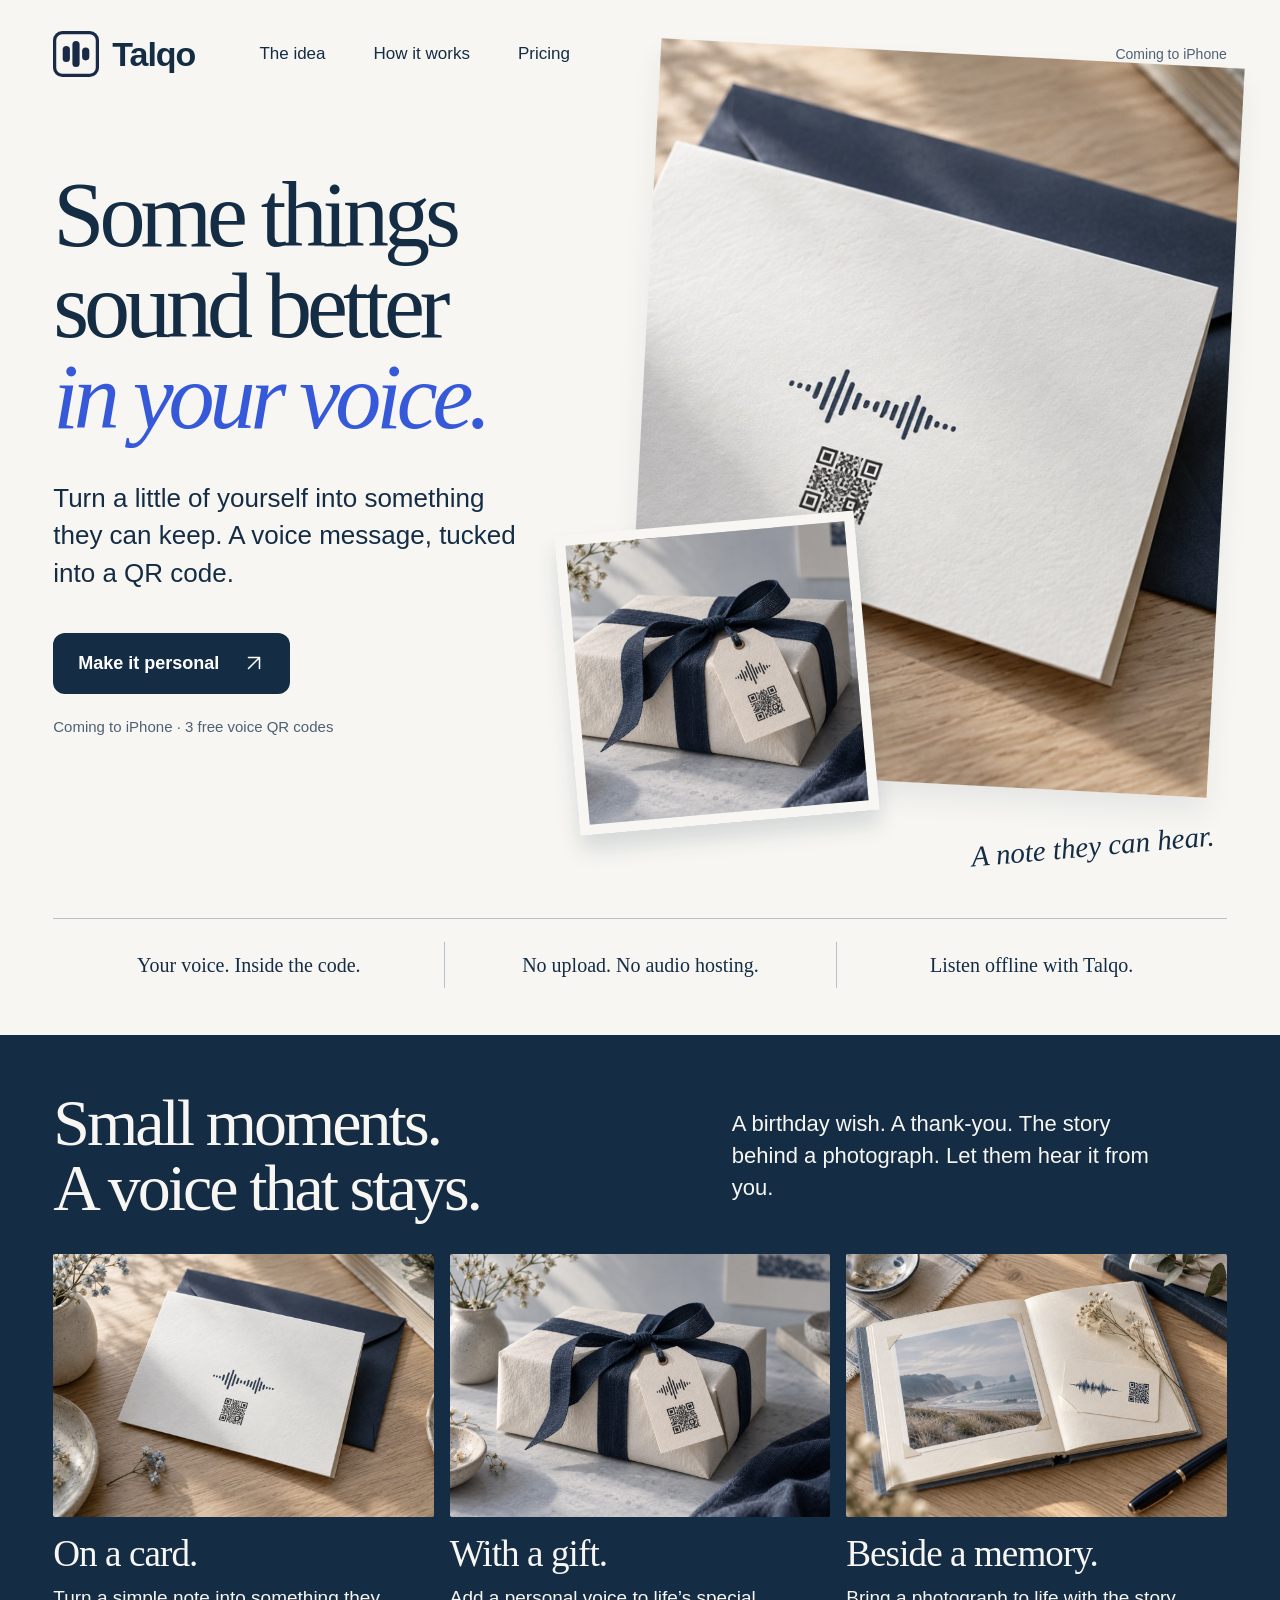
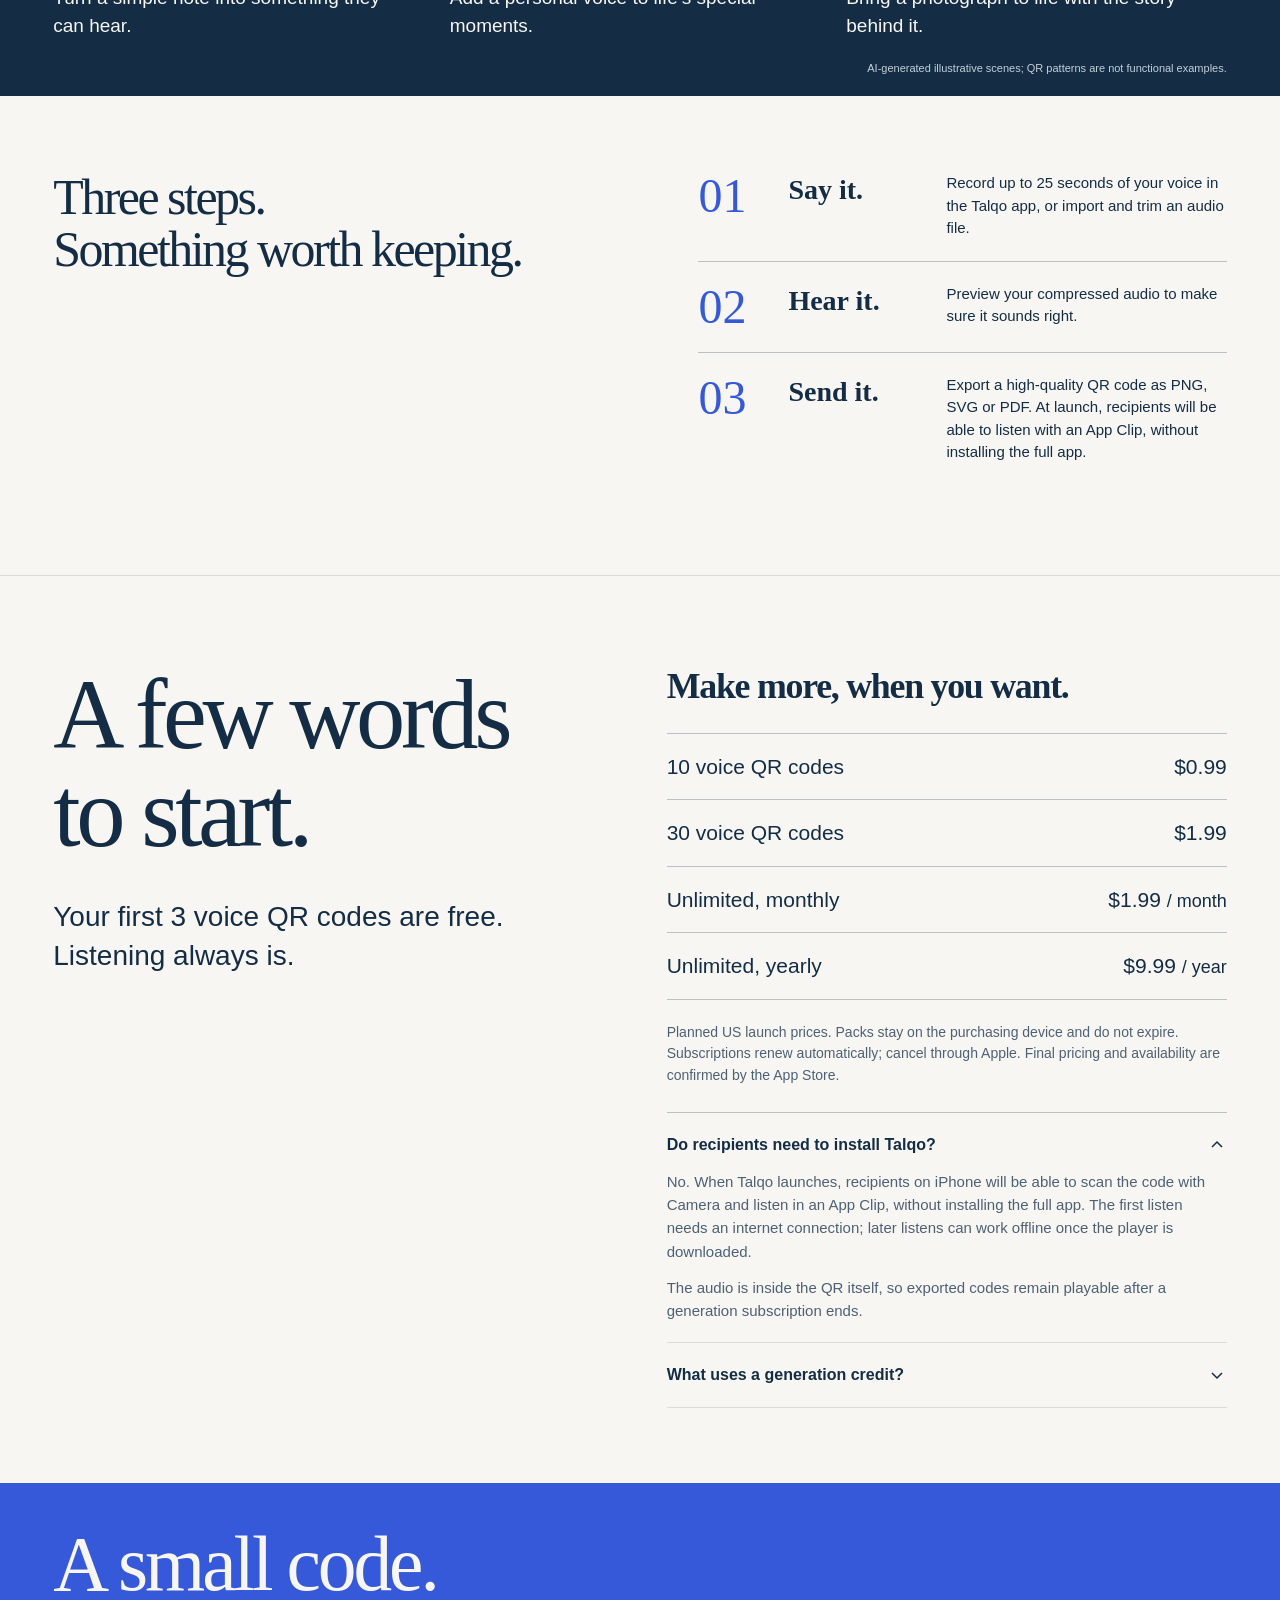
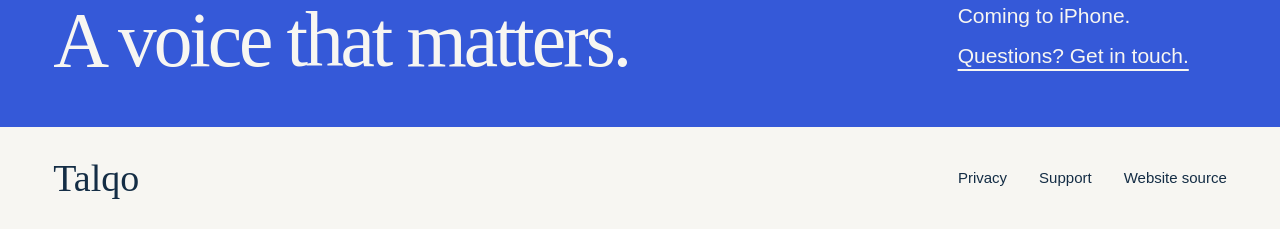
==== commit 678a82ac: "Clarify recipient listening with App Clips at launch" ====
--- a/index.html
+++ b/index.html
@@ -4,7 +4,7 @@
 <meta charset="utf-8"><meta name="viewport" content="width=device-width, initial-scale=1">
 <title>Talqo — Some things sound better in your voice</title>
 <meta name="description" content="Turn a little of yourself into something they can keep. Put your voice inside a QR code for a card, gift or keepsake. Listen offline with Talqo on iPhone.">
-<meta property="og:title" content="Talqo — Some things sound better in your voice"><meta property="og:description" content="A voice message, tucked into a QR code. For someone you care about."><meta property="og:image" content="https://sirouni.github.io/talqo-support/assets/voice-card.jpg"><meta property="og:url" content="https://sirouni.github.io/talqo-support/">
+<meta property="og:title" content="Talqo — Some things sound better in your voice"><meta property="og:description" content="A voice message, tucked into a QR code. For someone you care about."><meta property="og:image" content="https://talqo.net/assets/voice-card.jpg"><meta property="og:url" content="https://talqo.net/">
 <meta name="theme-color" content="#f7f6f2"><link rel="icon" href="assets/talqo-mark.svg" type="image/svg+xml">
 <link rel="stylesheet" href="marketing.css?v=20261015-editorial1"><script defer src="marketing.js?v=20261015-editorial1"></script>
 </head>
@@ -15,8 +15,8 @@
 <section class="hero wrap" aria-labelledby="headline"><div class="hero-copy"><h1 id="headline">Some things<br>sound better<br><em>in your voice.</em></h1><p class="hero-description">Turn a little of yourself into something they can keep. A voice message, tucked into a QR code.</p><a class="button" href="#how">Make it personal <svg aria-hidden="true" viewBox="0 0 24 24"><path d="M6 18 18 6M6 6h12v12"/></svg></a><p class="launch-note">Coming to iPhone · 3 free voice QR codes</p></div><figure class="hero-visual"><img class="hero-card" src="assets/voice-card.jpg" alt="Illustrative voice-message card on an ivory sheet and navy envelope" width="1200" height="800" fetchpriority="high"><img class="hero-gift" src="assets/voice-gift.jpg" alt="Illustrative gift wrapped with a navy ribbon and voice-message tag" width="1200" height="800" decoding="async"><figcaption>A note they can hear.</figcaption></figure></section>
 <div class="facts wrap" aria-label="How Talqo keeps your voice"><p>Your voice. Inside the code.</p><p>No upload. No audio hosting.</p><p>Listen offline with Talqo.</p></div>
 <section class="story" id="idea" aria-labelledby="story-heading"><div class="wrap"><div class="story-heading reveal"><h2 id="story-heading">Small moments.<br>A voice that stays.</h2><p>A birthday wish. A thank-you. The story behind a photograph. Let them hear it from you.</p></div><div class="gallery"><article class="reveal"><img src="assets/voice-card.jpg" alt="An ivory voice-message greeting card with a navy envelope" width="1200" height="800" loading="lazy" decoding="async"><h3>On a card.</h3><p>Turn a simple note into something they can hear.</p></article><article class="reveal"><img src="assets/voice-gift.jpg" alt="A personal voice-message tag attached to a wrapped gift" width="1200" height="800" loading="lazy" decoding="async"><h3>With a gift.</h3><p>Add a personal voice to life’s special moments.</p></article><article class="reveal"><img src="assets/voice-memory.jpg" alt="A voice-message card beside a seaside photograph in a scrapbook" width="1200" height="800" loading="lazy" decoding="async"><h3>Beside a memory.</h3><p>Bring a photograph to life with the story behind it.</p></article></div><p class="image-note">AI-generated illustrative scenes; QR patterns are not functional examples.</p></div></section>
-<section class="workflow wrap" id="how" aria-labelledby="how-heading"><h2 class="reveal" id="how-heading">Three steps.<br>Something worth keeping.</h2><ol><li class="reveal"><span class="step-number" aria-hidden="true">01</span><h3>Say it.</h3><p>Record up to 25 seconds of your voice in the Talqo app, or import and trim an audio file.</p></li><li class="reveal"><span class="step-number" aria-hidden="true">02</span><h3>Hear it.</h3><p>Preview your compressed audio to make sure it sounds right.</p></li><li class="reveal"><span class="step-number" aria-hidden="true">03</span><h3>Send it.</h3><p>Export a high-quality QR code as PNG, SVG or PDF. The recipient uses Talqo to hear your voice.</p></li></ol></section>
-<section class="pricing wrap" id="pricing" aria-labelledby="price-heading"><div class="pricing-intro reveal"><h2 id="price-heading">A few words<br>to start.</h2><p>Your first 3 voice QR codes are free. Listening always is.</p></div><div class="price-details reveal"><h3>Make more, when you want.</h3><dl class="price-list"><div><dt>10 voice QR codes</dt><dd>$0.99</dd></div><div><dt>30 voice QR codes</dt><dd>$1.99</dd></div><div><dt>Unlimited, monthly</dt><dd>$1.99 <span>/ month</span></dd></div><div><dt>Unlimited, yearly</dt><dd>$9.99 <span>/ year</span></dd></div></dl><p class="price-note">Planned US launch prices. Packs stay on the purchasing device and do not expire. Subscriptions renew automatically; cancel through Apple. Final pricing and availability are confirmed by the App Store.</p><div class="faq"><details open><summary>Does the recipient need Talqo?<svg aria-hidden="true" viewBox="0 0 20 20"><path d="m5 8 5 5 5-5"/></svg></summary><p>Yes. Scan or import the code in Talqo to listen offline. The audio is inside the QR itself, so exported codes remain playable after a generation subscription ends.</p></details><details><summary>What uses a generation credit?<svg aria-hidden="true" viewBox="0 0 20 20"><path d="m5 8 5 5 5-5"/></svg></summary><p>Only a successfully generated new voice QR uses one credit. Listening, scanning, sharing and re-exporting are free. An active subscription preserves your existing credits.</p></details></div></div></section>
+<section class="workflow wrap" id="how" aria-labelledby="how-heading"><h2 class="reveal" id="how-heading">Three steps.<br>Something worth keeping.</h2><ol><li class="reveal"><span class="step-number" aria-hidden="true">01</span><h3>Say it.</h3><p>Record up to 25 seconds of your voice in the Talqo app, or import and trim an audio file.</p></li><li class="reveal"><span class="step-number" aria-hidden="true">02</span><h3>Hear it.</h3><p>Preview your compressed audio to make sure it sounds right.</p></li><li class="reveal"><span class="step-number" aria-hidden="true">03</span><h3>Send it.</h3><p>Export a high-quality QR code as PNG, SVG or PDF. At launch, recipients will be able to listen with an App Clip, without installing the full app.</p></li></ol></section>
+<section class="pricing wrap" id="pricing" aria-labelledby="price-heading"><div class="pricing-intro reveal"><h2 id="price-heading">A few words<br>to start.</h2><p>Your first 3 voice QR codes are free. Listening always is.</p></div><div class="price-details reveal"><h3>Make more, when you want.</h3><dl class="price-list"><div><dt>10 voice QR codes</dt><dd>$0.99</dd></div><div><dt>30 voice QR codes</dt><dd>$1.99</dd></div><div><dt>Unlimited, monthly</dt><dd>$1.99 <span>/ month</span></dd></div><div><dt>Unlimited, yearly</dt><dd>$9.99 <span>/ year</span></dd></div></dl><p class="price-note">Planned US launch prices. Packs stay on the purchasing device and do not expire. Subscriptions renew automatically; cancel through Apple. Final pricing and availability are confirmed by the App Store.</p><div class="faq"><details open><summary>Do recipients need to install Talqo?<svg aria-hidden="true" viewBox="0 0 20 20"><path d="m5 8 5 5 5-5"/></svg></summary><p>No. When Talqo launches, recipients on iPhone will be able to scan the code with Camera and listen in an App Clip, without installing the full app. The first listen needs an internet connection; later listens can work offline once the player is downloaded.</p><p>The audio is inside the QR itself, so exported codes remain playable after a generation subscription ends.</p></details><details><summary>What uses a generation credit?<svg aria-hidden="true" viewBox="0 0 20 20"><path d="m5 8 5 5 5-5"/></svg></summary><p>Only a successfully generated new voice QR uses one credit. Listening, scanning, sharing and re-exporting are free. An active subscription preserves your existing credits.</p></details></div></div></section>
 <section class="closing" aria-labelledby="closing-heading"><div class="wrap"><h2 id="closing-heading">A small code.<br>A voice that matters.</h2><div><p>Coming to iPhone.</p><a href="support.html">Questions? Get in touch.</a></div></div></section>
 <footer class="site-footer wrap"><a class="footer-brand" href="index.html">Talqo</a><nav aria-label="Footer navigation"><a href="privacy.html">Privacy</a><a href="support.html">Support</a><a href="https://github.com/sirouni/talqo-support">Website source</a></nav></footer>
 </main></body></html>
